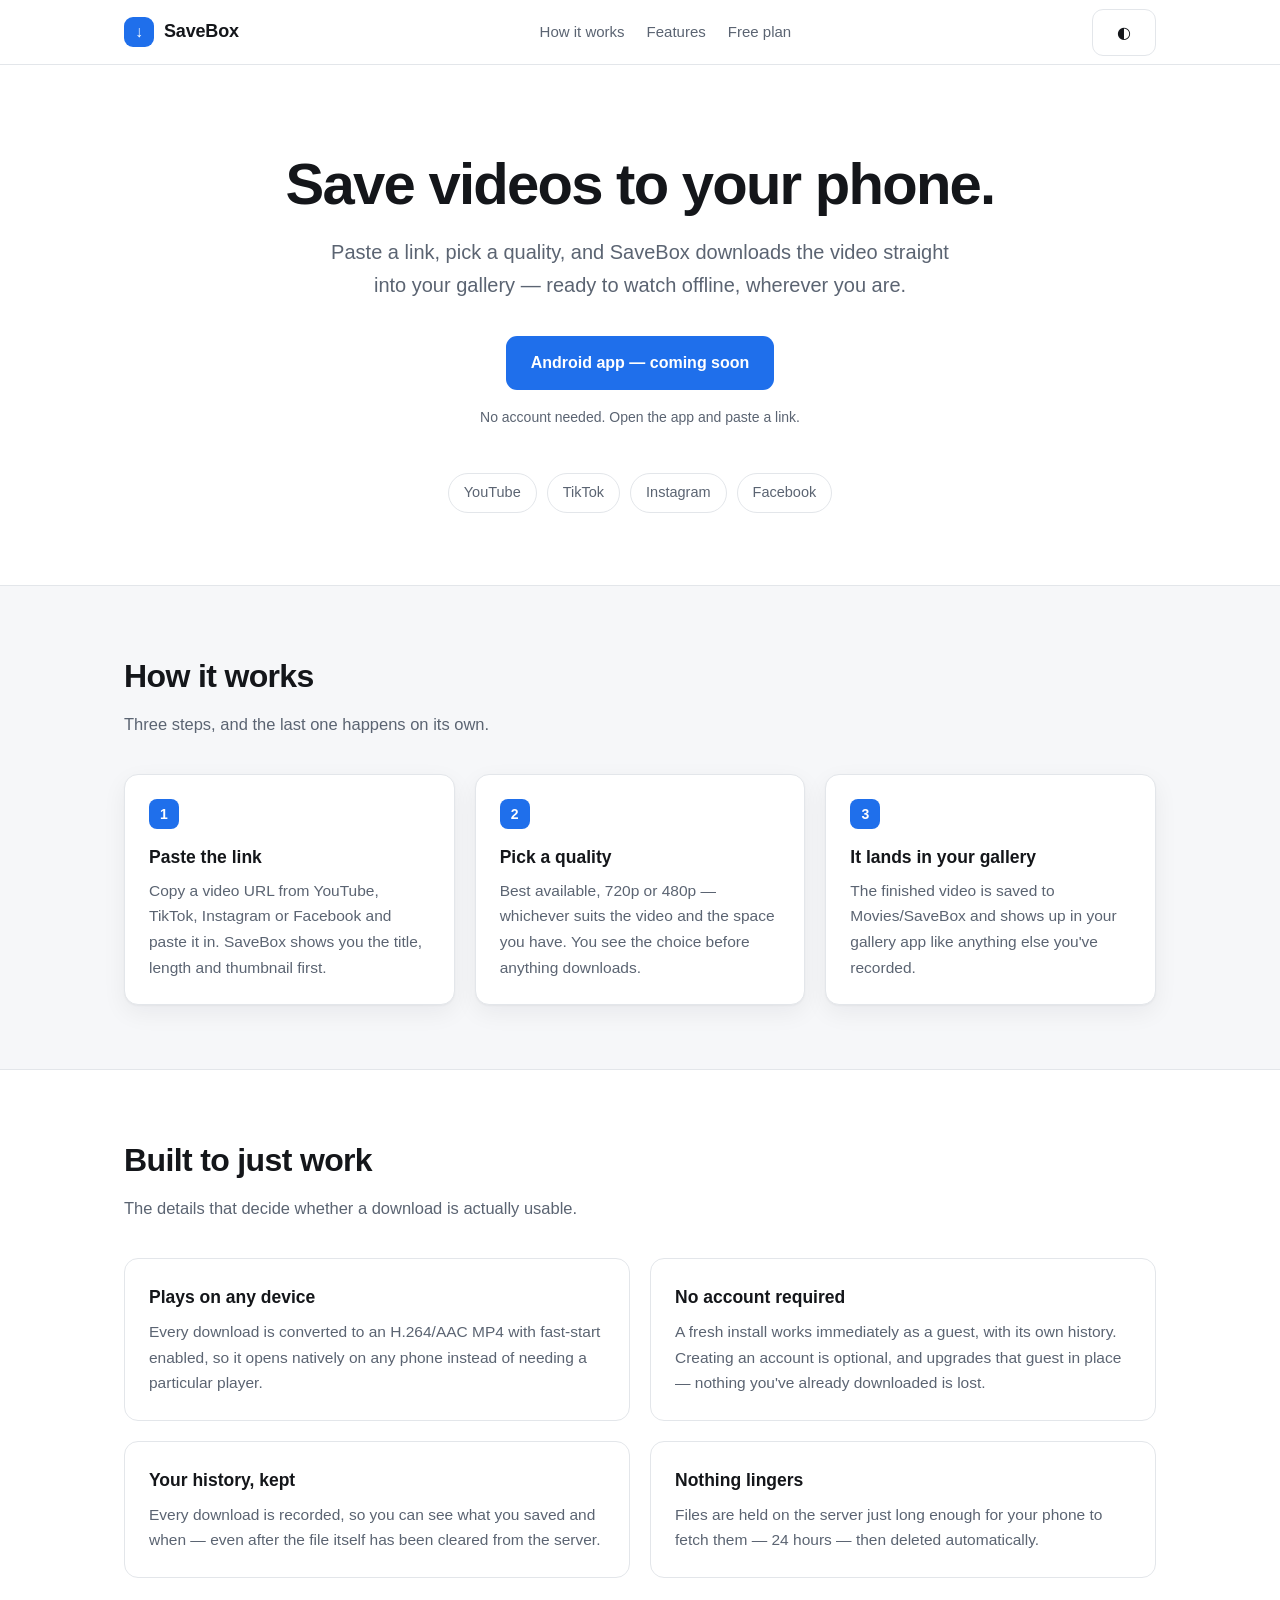
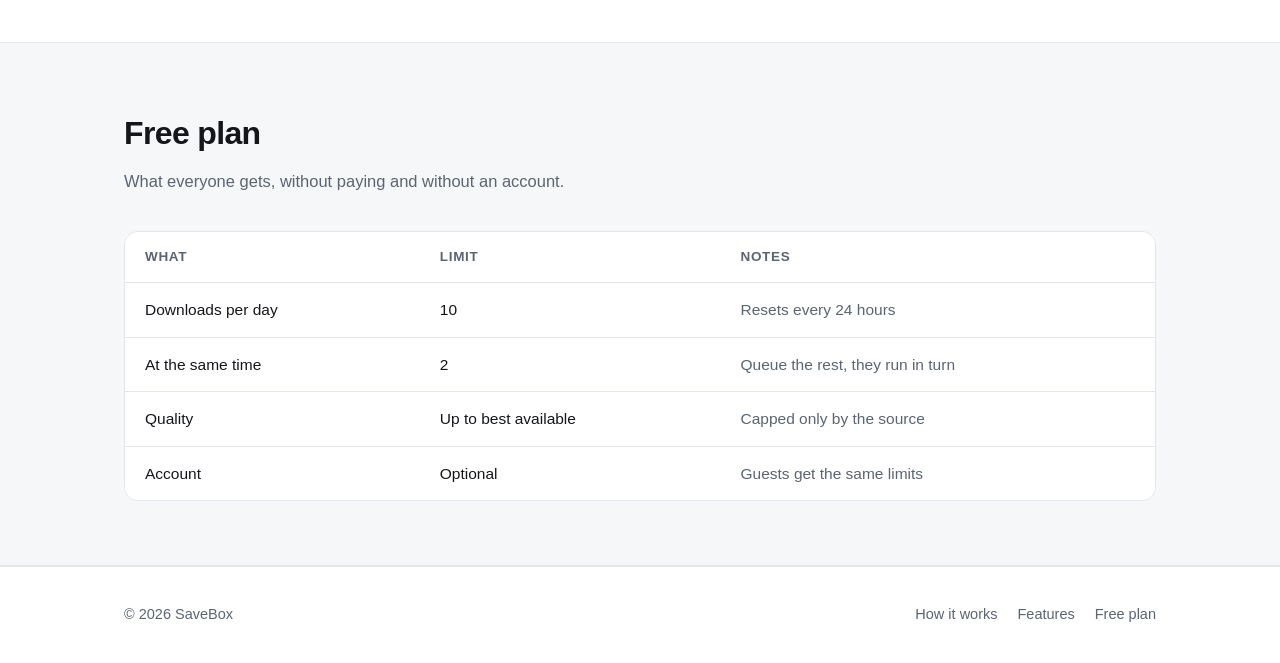
==== index.html @ 9b48e9cc "Initial commit: SaveBox website A single static page for savebox.live: what SaveBox does, the three " ====
<!doctype html>
<html lang="en">
<head>
<meta charset="utf-8">
<meta name="viewport" content="width=device-width, initial-scale=1">
<title>SaveBox — Save videos to your phone</title>
<meta name="description" content="Paste a video link, pick a quality, and SaveBox saves it straight to your phone's gallery. YouTube, TikTok, Instagram and Facebook. No account required.">
<link rel="canonical" href="https://savebox.live/">

<meta property="og:type" content="website">
<meta property="og:url" content="https://savebox.live/">
<meta property="og:title" content="SaveBox — Save videos to your phone">
<meta property="og:description" content="Paste a video link, pick a quality, and SaveBox saves it straight to your phone's gallery. No account required.">
<meta name="twitter:card" content="summary_large_image">

<link rel="icon" href="data:image/svg+xml,<svg xmlns='http://www.w3.org/2000/svg' viewBox='0 0 100 100'><text y='.9em' font-size='90'>📥</text></svg>">

<style>
  :root {
    --bg: #ffffff;
    --bg-soft: #f6f7f9;
    --bg-raised: #ffffff;
    --fg: #14161a;
    --fg-muted: #5b6472;
    --border: #e3e6ea;
    --accent: #1f6feb;
    --accent-fg: #ffffff;
    --shadow: 0 1px 2px rgb(16 22 32 / .04), 0 8px 24px rgb(16 22 32 / .06);
    --radius: 14px;
    --maxw: 1080px;
  }

  @media (prefers-color-scheme: dark) {
    :root:not([data-theme="light"]) {
      --bg: #0d1117;
      --bg-soft: #131922;
      --bg-raised: #161d27;
      --fg: #e8edf4;
      --fg-muted: #99a5b5;
      --border: #232c38;
      --accent: #4f8ff7;
      --accent-fg: #08121f;
      --shadow: 0 1px 2px rgb(0 0 0 / .3), 0 8px 24px rgb(0 0 0 / .35);
    }
  }

  :root[data-theme="dark"] {
    --bg: #0d1117;
    --bg-soft: #131922;
    --bg-raised: #161d27;
    --fg: #e8edf4;
    --fg-muted: #99a5b5;
    --border: #232c38;
    --accent: #4f8ff7;
    --accent-fg: #08121f;
    --shadow: 0 1px 2px rgb(0 0 0 / .3), 0 8px 24px rgb(0 0 0 / .35);
  }

  * { box-sizing: border-box; }

  html { -webkit-text-size-adjust: 100%; }

  body {
    margin: 0;
    background: var(--bg);
    color: var(--fg);
    font: 400 17px/1.65 ui-sans-serif, -apple-system, BlinkMacSystemFont, "Segoe UI",
          Roboto, "Helvetica Neue", Arial, sans-serif;
    -webkit-font-smoothing: antialiased;
  }

  .wrap { max-width: var(--maxw); margin: 0 auto; padding: 0 24px; }

  a { color: var(--accent); }

  /* ---------- header ---------- */
  header {
    border-bottom: 1px solid var(--border);
    background: color-mix(in srgb, var(--bg) 85%, transparent);
    backdrop-filter: saturate(180%) blur(12px);
    position: sticky; top: 0; z-index: 10;
  }
  .bar {
    display: flex; align-items: center; justify-content: space-between;
    height: 64px; gap: 16px;
  }
  .brand {
    display: flex; align-items: center; gap: 10px;
    font-weight: 650; font-size: 18px; letter-spacing: -.01em;
    color: var(--fg); text-decoration: none;
  }
  .mark {
    width: 30px; height: 30px; border-radius: 9px;
    background: var(--accent); color: var(--accent-fg);
    display: grid; place-items: center; font-size: 16px; flex: none;
  }
  .nav { display: flex; gap: 22px; font-size: 15px; }
  .nav a { color: var(--fg-muted); text-decoration: none; }
  .nav a:hover { color: var(--fg); }
  @media (max-width: 620px) { .nav { display: none; } }

  /* ---------- hero ---------- */
  .hero { padding: 88px 0 72px; text-align: center; }
  h1 {
    font-size: clamp(34px, 6vw, 58px);
    line-height: 1.08; letter-spacing: -.03em;
    margin: 0 0 20px; font-weight: 700;
  }
  .lede {
    font-size: clamp(17px, 2.2vw, 20px);
    color: var(--fg-muted);
    max-width: 620px; margin: 0 auto 34px;
  }
  .cta { display: flex; gap: 12px; justify-content: center; flex-wrap: wrap; }
  .btn {
    display: inline-flex; align-items: center; gap: 8px;
    padding: 13px 24px; border-radius: 11px;
    font-size: 16px; font-weight: 560; text-decoration: none;
    border: 1px solid transparent; cursor: default;
  }
  .btn-primary { background: var(--accent); color: var(--accent-fg); }
  .btn-ghost {
    background: var(--bg-raised); color: var(--fg);
    border-color: var(--border); cursor: pointer;
  }
  .btn-ghost:hover { border-color: var(--fg-muted); }
  .note { margin-top: 16px; font-size: 14px; color: var(--fg-muted); }

  /* ---------- platforms ---------- */
  .platforms {
    display: flex; flex-wrap: wrap; gap: 10px; justify-content: center;
    margin: 44px 0 0;
  }
  .chip {
    padding: 7px 15px; border-radius: 999px;
    border: 1px solid var(--border); background: var(--bg-raised);
    font-size: 14.5px; color: var(--fg-muted);
  }

  /* ---------- sections ---------- */
  section { padding: 64px 0; }
  .band { background: var(--bg-soft); border-block: 1px solid var(--border); }
  h2 {
    font-size: clamp(24px, 3.4vw, 32px); letter-spacing: -.02em;
    margin: 0 0 8px; font-weight: 680;
  }
  .sub { color: var(--fg-muted); margin: 0 0 36px; font-size: 16.5px; }

  .steps { display: grid; gap: 20px; grid-template-columns: repeat(3, 1fr); counter-reset: s; }
  @media (max-width: 780px) { .steps { grid-template-columns: 1fr; } }
  .step {
    background: var(--bg-raised); border: 1px solid var(--border);
    border-radius: var(--radius); padding: 24px; box-shadow: var(--shadow);
  }
  .step h3 { margin: 14px 0 6px; font-size: 17.5px; font-weight: 620; }
  .step p { margin: 0; color: var(--fg-muted); font-size: 15.5px; }
  .num {
    width: 30px; height: 30px; border-radius: 8px;
    background: var(--accent); color: var(--accent-fg);
    display: grid; place-items: center; font-size: 14px; font-weight: 650;
  }

  .grid { display: grid; gap: 20px; grid-template-columns: repeat(2, 1fr); }
  @media (max-width: 780px) { .grid { grid-template-columns: 1fr; } }
  .card {
    background: var(--bg-raised); border: 1px solid var(--border);
    border-radius: var(--radius); padding: 24px;
  }
  .card h3 { margin: 0 0 7px; font-size: 17.5px; font-weight: 620; }
  .card p { margin: 0; color: var(--fg-muted); font-size: 15.5px; }

  /* ---------- limits table ---------- */
  .tablewrap { overflow-x: auto; border-radius: var(--radius); border: 1px solid var(--border); }
  table { border-collapse: collapse; width: 100%; background: var(--bg-raised); font-size: 15.5px; }
  th, td { text-align: left; padding: 14px 20px; border-bottom: 1px solid var(--border); }
  th { font-weight: 620; font-size: 13.5px; text-transform: uppercase;
       letter-spacing: .05em; color: var(--fg-muted); }
  tr:last-child td { border-bottom: 0; }
  td:last-child { color: var(--fg-muted); }

  /* ---------- footer ---------- */
  footer {
    border-top: 1px solid var(--border); padding: 36px 0;
    color: var(--fg-muted); font-size: 14.5px;
  }
  .fbar { display: flex; justify-content: space-between; gap: 16px; flex-wrap: wrap; }
  .flinks { display: flex; gap: 20px; }
  .flinks a { color: var(--fg-muted); text-decoration: none; }
  .flinks a:hover { color: var(--fg); }
</style>
</head>
<body>

<header>
  <div class="wrap bar">
    <a class="brand" href="/">
      <span class="mark" aria-hidden="true">↓</span>
      SaveBox
    </a>
    <nav class="nav">
      <a href="#how">How it works</a>
      <a href="#features">Features</a>
      <a href="#plan">Free plan</a>
    </nav>
    <button class="btn btn-ghost" id="theme" type="button" aria-label="Toggle colour theme">
      <span id="theme-icon" aria-hidden="true">◐</span>
    </button>
  </div>
</header>

<main>

  <div class="wrap hero">
    <h1>Save videos to your phone.</h1>
    <p class="lede">
      Paste a link, pick a quality, and SaveBox downloads the video straight into
      your gallery — ready to watch offline, wherever you are.
    </p>

    <div class="cta">
      <span class="btn btn-primary">Android app — coming soon</span>
    </div>
    <p class="note">No account needed. Open the app and paste a link.</p>

    <div class="platforms">
      <span class="chip">YouTube</span>
      <span class="chip">TikTok</span>
      <span class="chip">Instagram</span>
      <span class="chip">Facebook</span>
    </div>
  </div>

  <section class="band" id="how">
    <div class="wrap">
      <h2>How it works</h2>
      <p class="sub">Three steps, and the last one happens on its own.</p>

      <div class="steps">
        <div class="step">
          <div class="num">1</div>
          <h3>Paste the link</h3>
          <p>Copy a video URL from YouTube, TikTok, Instagram or Facebook and paste
             it in. SaveBox shows you the title, length and thumbnail first.</p>
        </div>
        <div class="step">
          <div class="num">2</div>
          <h3>Pick a quality</h3>
          <p>Best available, 720p or 480p — whichever suits the video and the space
             you have. You see the choice before anything downloads.</p>
        </div>
        <div class="step">
          <div class="num">3</div>
          <h3>It lands in your gallery</h3>
          <p>The finished video is saved to Movies/SaveBox and shows up in your
             gallery app like anything else you've recorded.</p>
        </div>
      </div>
    </div>
  </section>

  <section id="features">
    <div class="wrap">
      <h2>Built to just work</h2>
      <p class="sub">The details that decide whether a download is actually usable.</p>

      <div class="grid">
        <div class="card">
          <h3>Plays on any device</h3>
          <p>Every download is converted to an H.264/AAC MP4 with fast-start
             enabled, so it opens natively on any phone instead of needing a
             particular player.</p>
        </div>
        <div class="card">
          <h3>No account required</h3>
          <p>A fresh install works immediately as a guest, with its own history.
             Creating an account is optional, and upgrades that guest in place —
             nothing you've already downloaded is lost.</p>
        </div>
        <div class="card">
          <h3>Your history, kept</h3>
          <p>Every download is recorded, so you can see what you saved and when —
             even after the file itself has been cleared from the server.</p>
        </div>
        <div class="card">
          <h3>Nothing lingers</h3>
          <p>Files are held on the server just long enough for your phone to fetch
             them — 24 hours — then deleted automatically.</p>
        </div>
      </div>
    </div>
  </section>

  <section class="band" id="plan">
    <div class="wrap">
      <h2>Free plan</h2>
      <p class="sub">What everyone gets, without paying and without an account.</p>

      <div class="tablewrap">
        <table>
          <thead>
            <tr><th>What</th><th>Limit</th><th>Notes</th></tr>
          </thead>
          <tbody>
            <tr><td>Downloads per day</td><td>10</td><td>Resets every 24 hours</td></tr>
            <tr><td>At the same time</td><td>2</td><td>Queue the rest, they run in turn</td></tr>
            <tr><td>Quality</td><td>Up to best available</td><td>Capped only by the source</td></tr>
            <tr><td>Account</td><td>Optional</td><td>Guests get the same limits</td></tr>
          </tbody>
        </table>
      </div>
    </div>
  </section>

</main>

<footer>
  <div class="wrap fbar">
    <span>© <span id="year">2026</span> SaveBox</span>
    <nav class="flinks">
      <a href="#how">How it works</a>
      <a href="#features">Features</a>
      <a href="#plan">Free plan</a>
    </nav>
  </div>
</footer>

<script>
  // Theme: follow the system unless the visitor has chosen otherwise.
  (function () {
    var root = document.documentElement;
    var saved = null;
    try { saved = localStorage.getItem('savebox-theme'); } catch (e) {}
    if (saved === 'dark' || saved === 'light') root.setAttribute('data-theme', saved);

    var btn = document.getElementById('theme');
    btn.addEventListener('click', function () {
      var dark = root.getAttribute('data-theme') === 'dark' ||
                 (!root.hasAttribute('data-theme') &&
                  matchMedia('(prefers-color-scheme: dark)').matches);
      var next = dark ? 'light' : 'dark';
      root.setAttribute('data-theme', next);
      try { localStorage.setItem('savebox-theme', next); } catch (e) {}
    });

    document.getElementById('year').textContent = new Date().getFullYear();
  })();
</script>

</body>
</html>
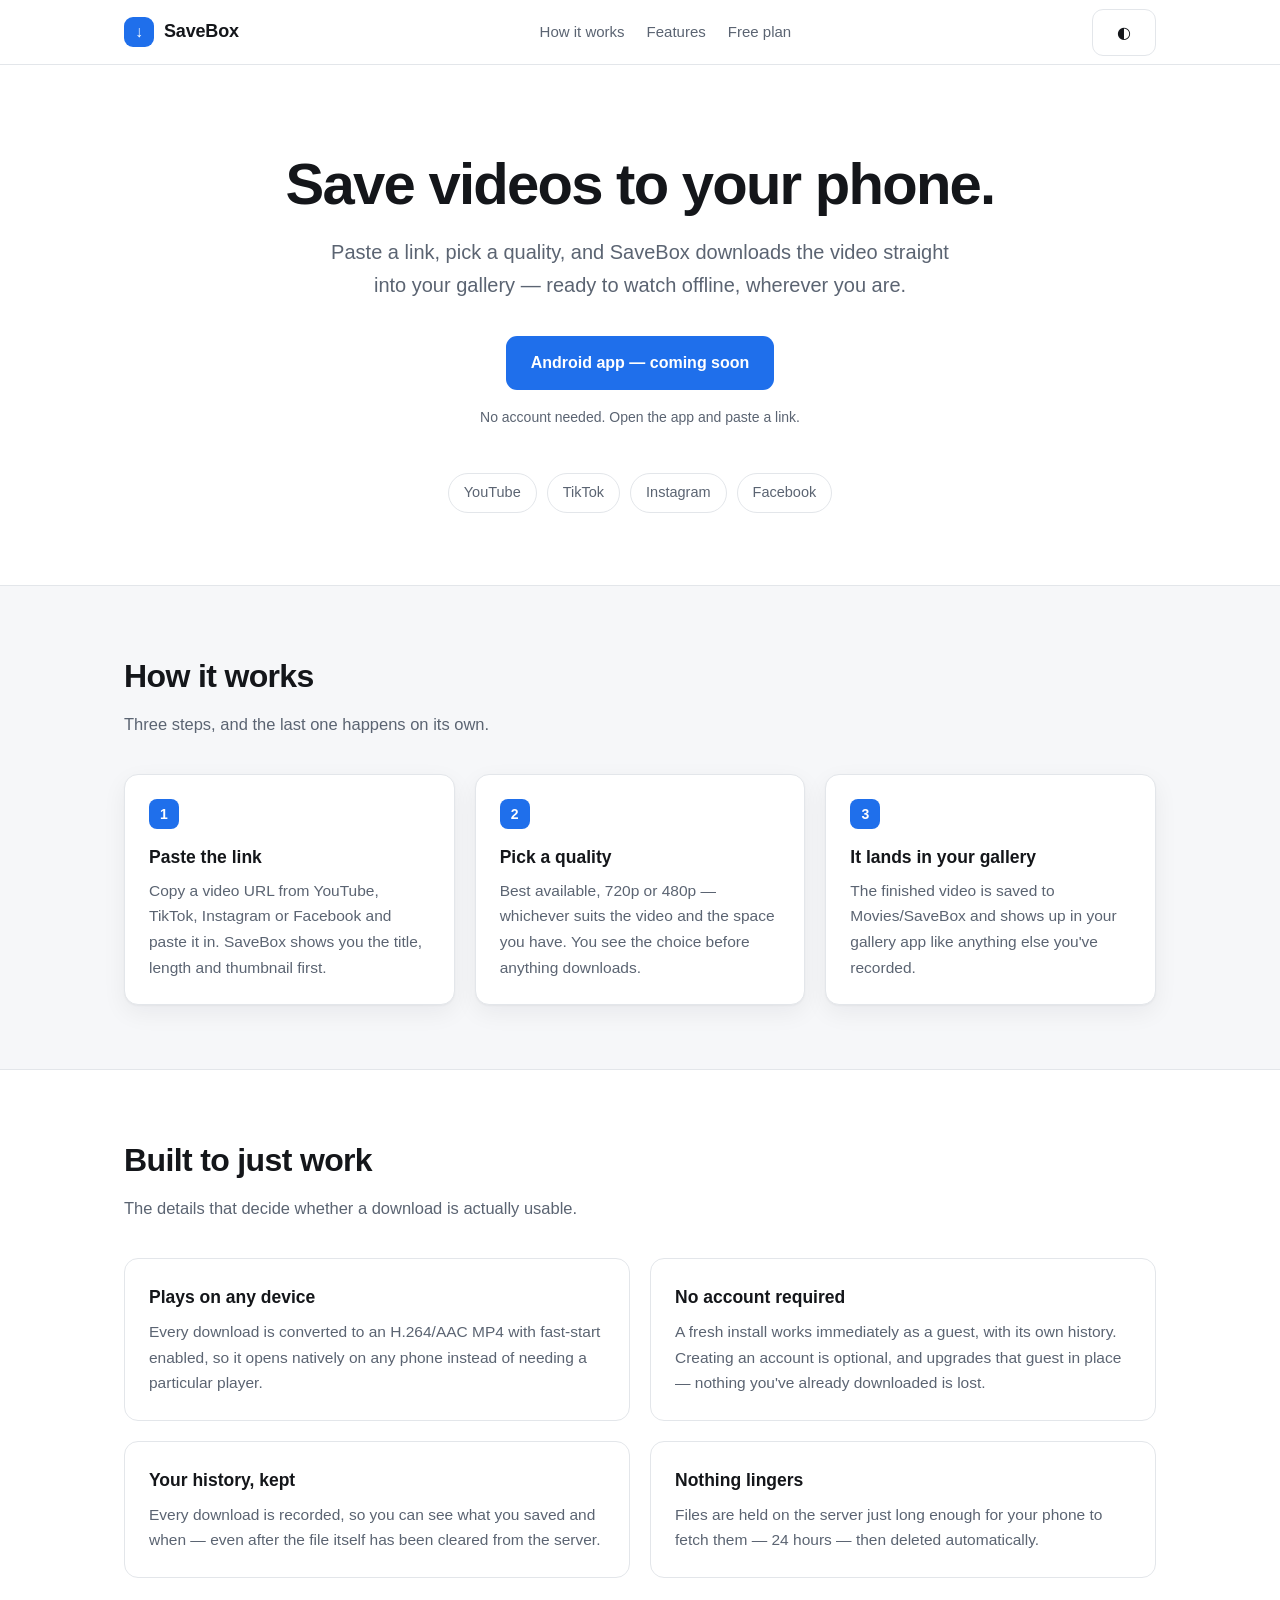
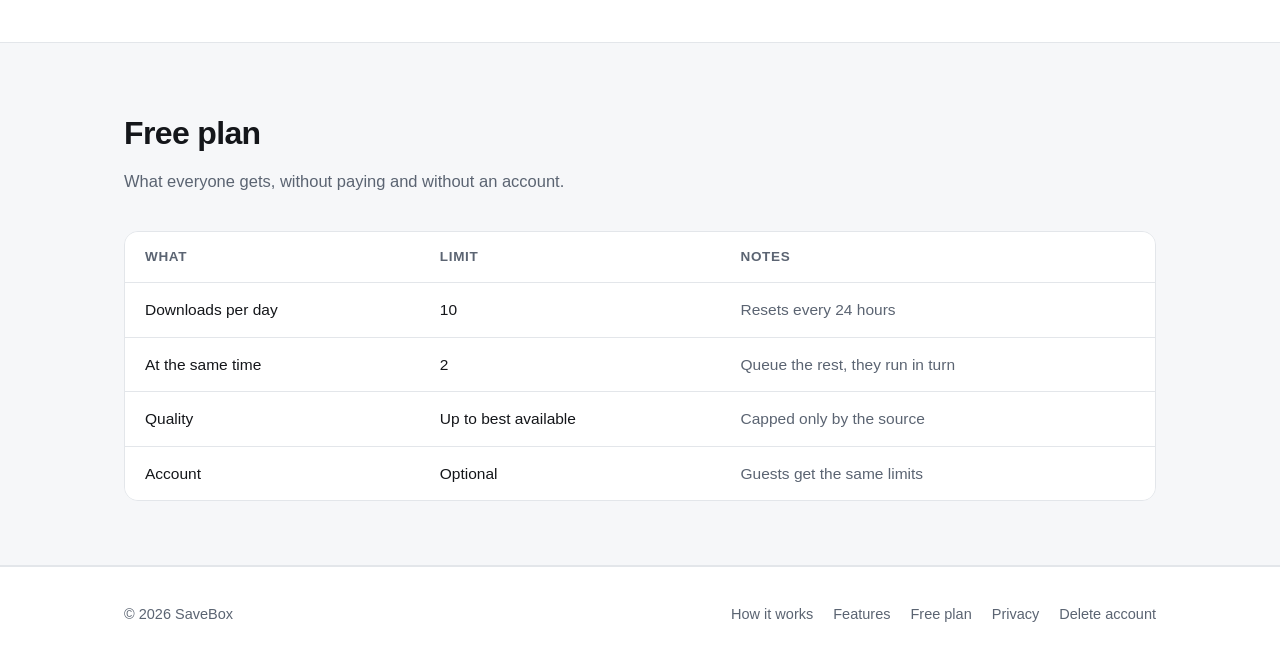
==== commit 1802a5be: "Move the site off Vercel and add the Play Store required pages Serve from a custom domain via CNAME " ====
--- a/index.html
+++ b/index.html
@@ -320,6 +320,8 @@
       <a href="#how">How it works</a>
       <a href="#features">Features</a>
       <a href="#plan">Free plan</a>
+      <a href="/privacy.html">Privacy</a>
+      <a href="/delete-account.html">Delete account</a>
     </nav>
   </div>
 </footer>
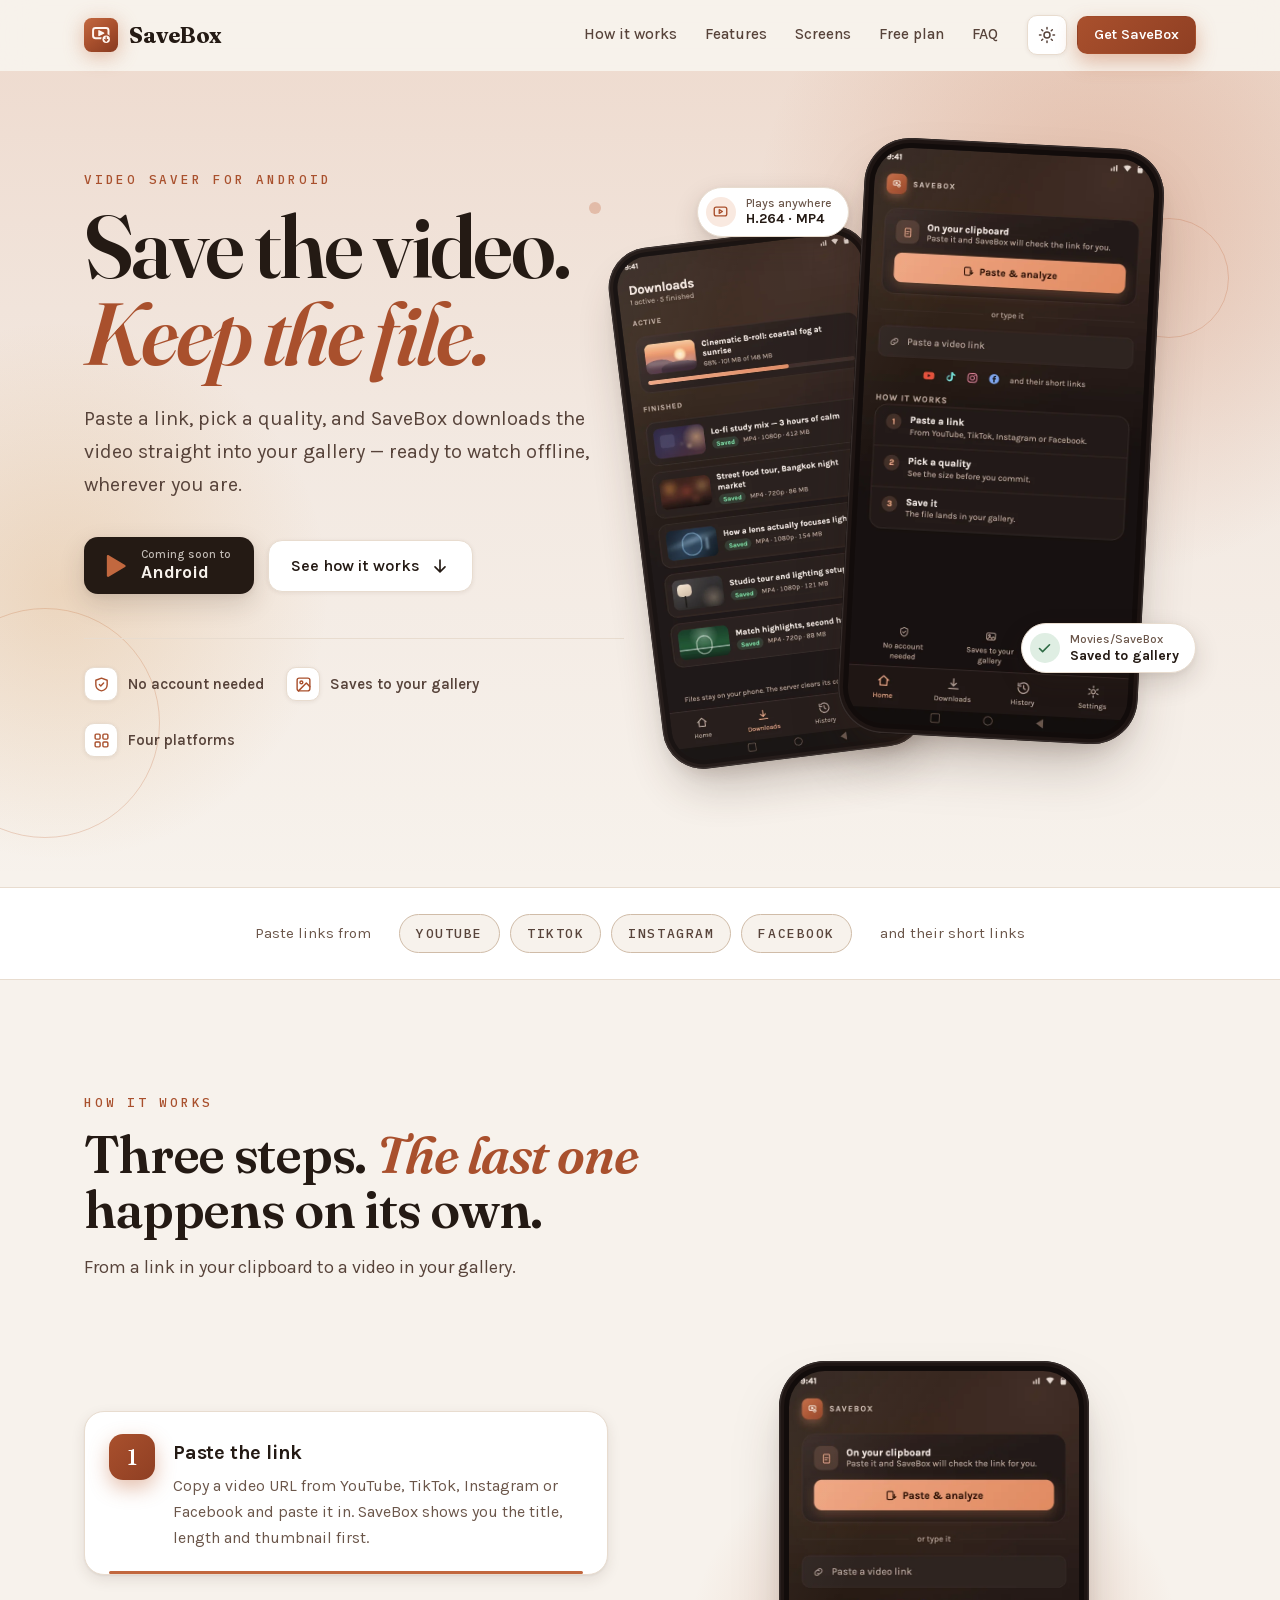
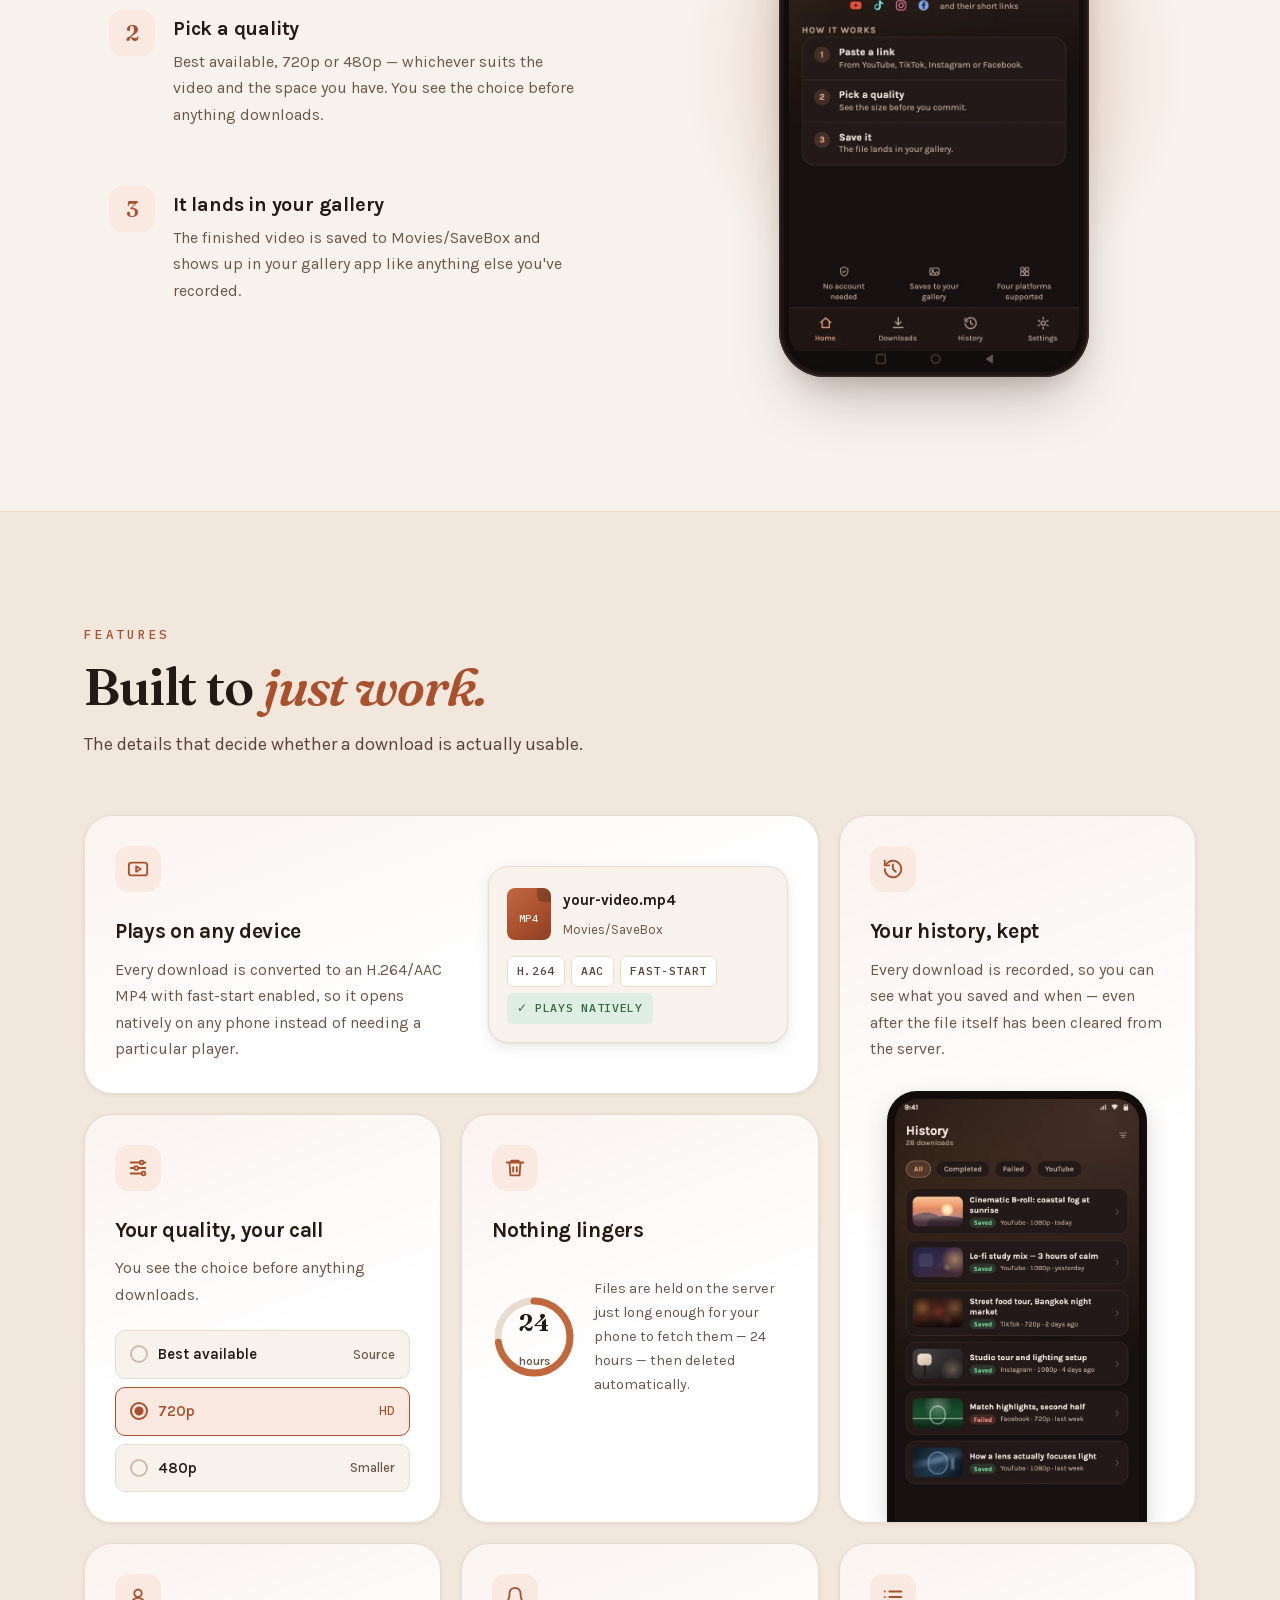
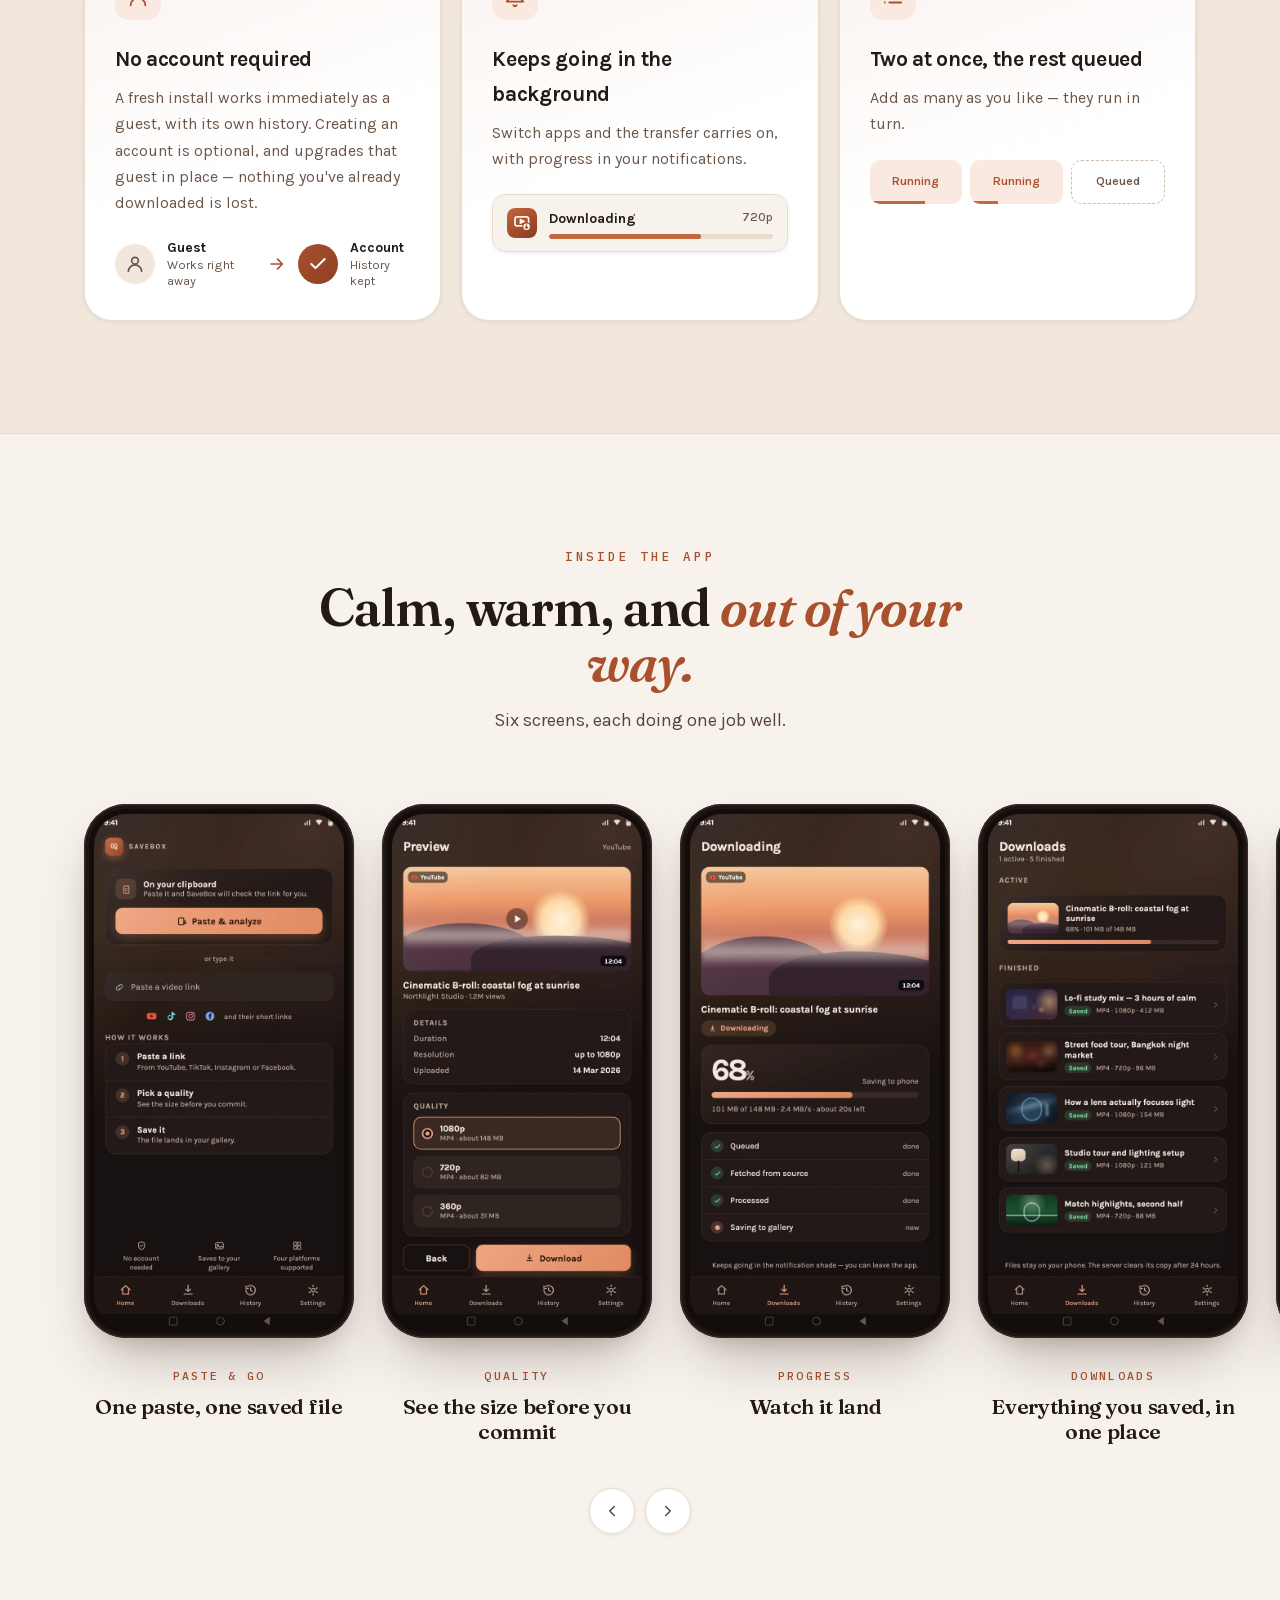
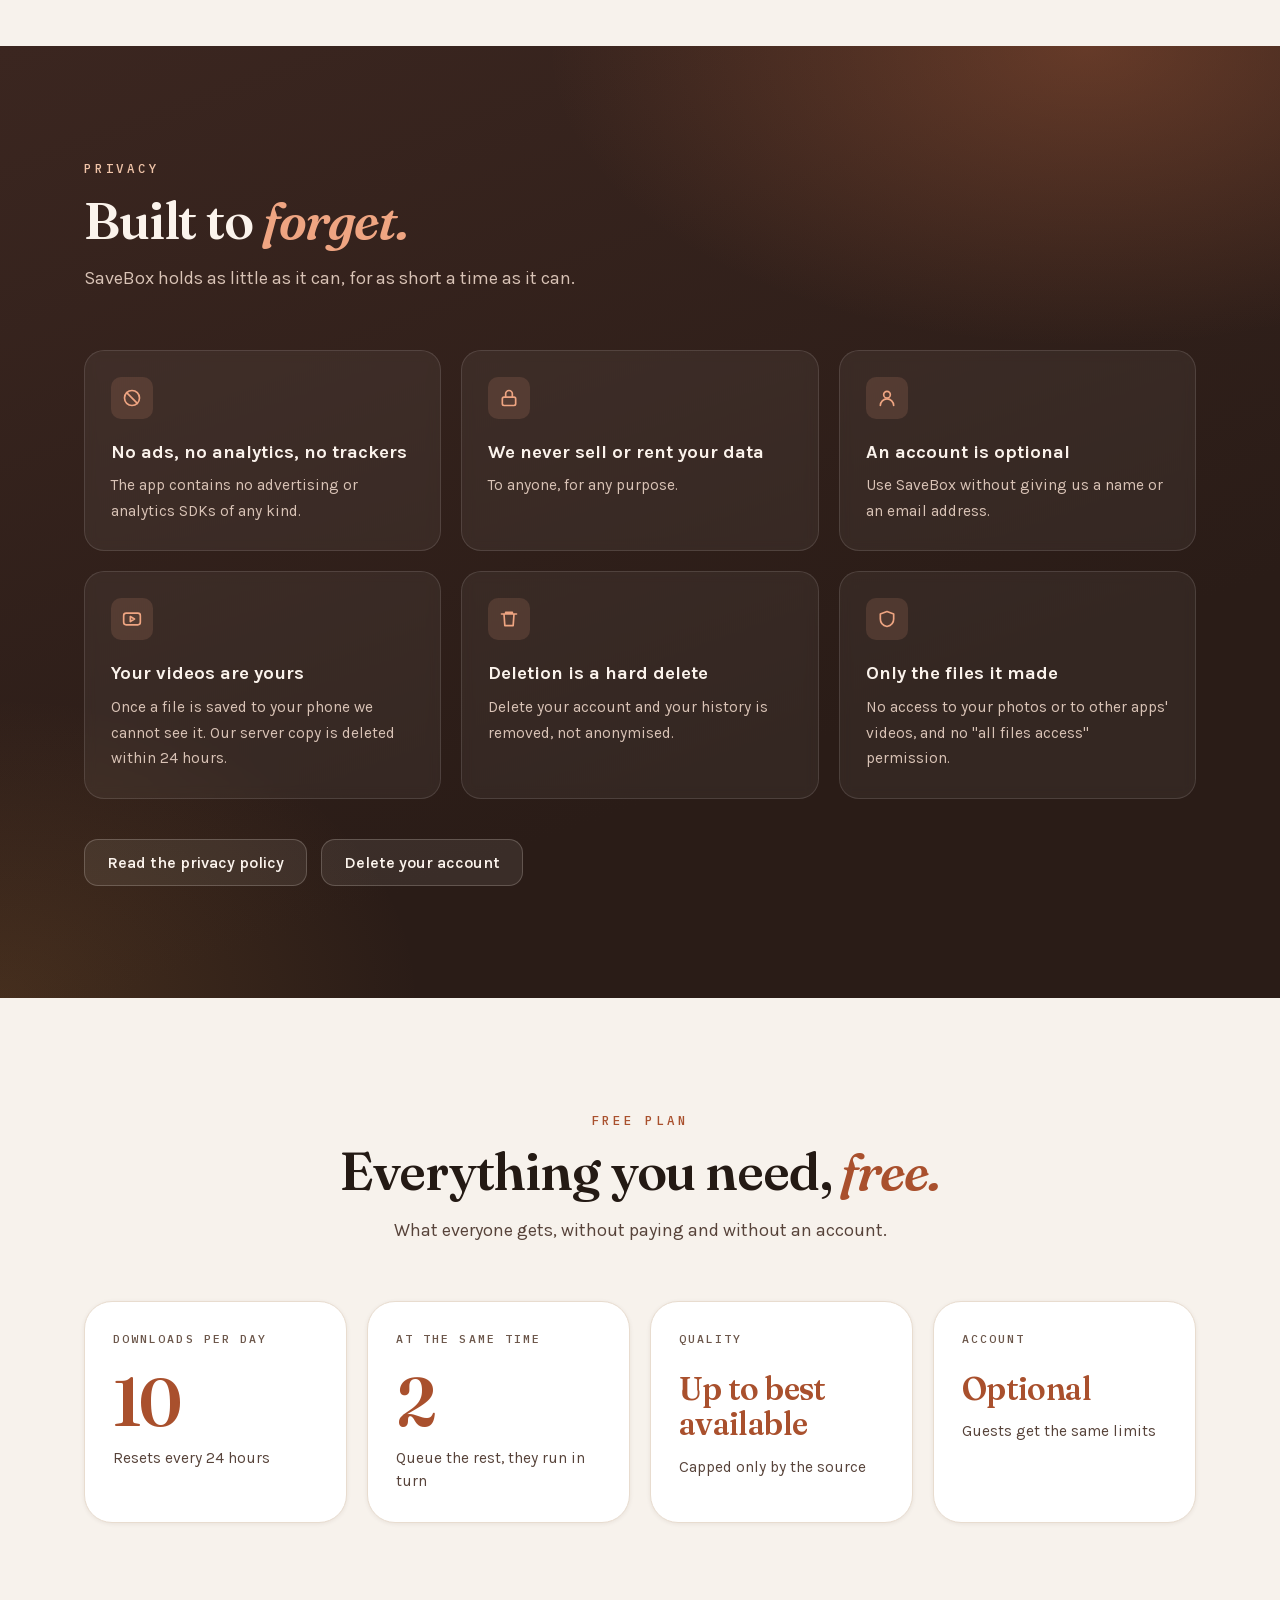
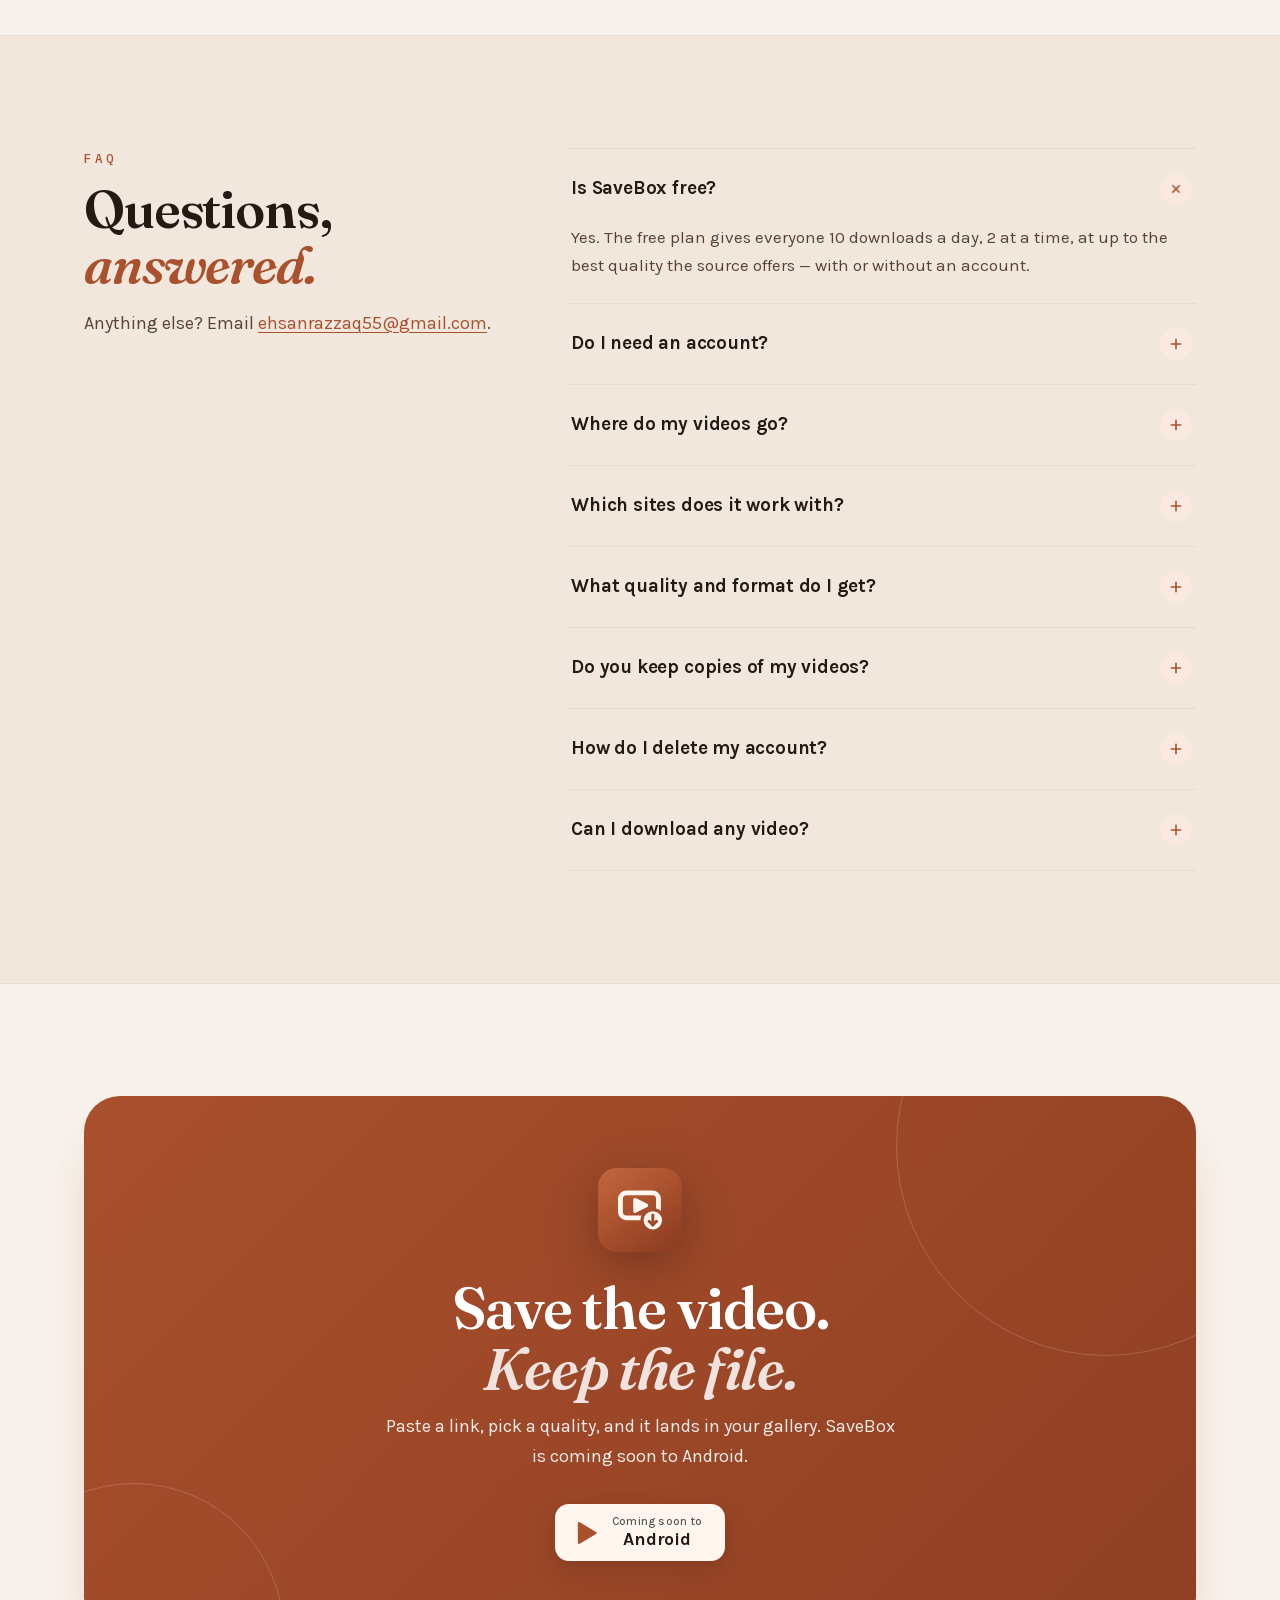
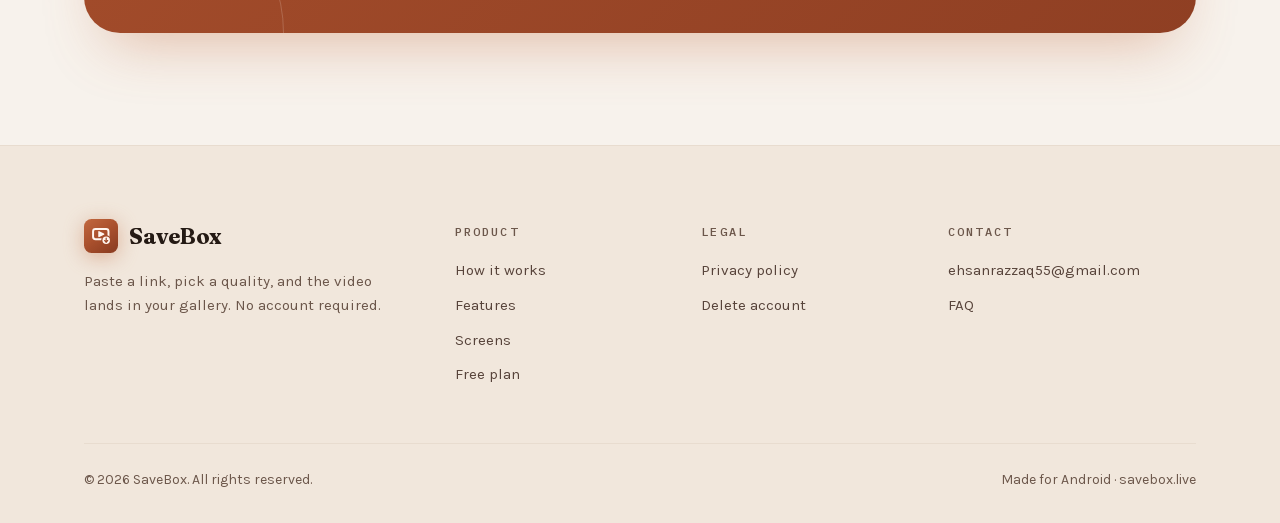
==== commit bde2f635: "web-buf-fixes" ====
--- a/index.html
+++ b/index.html
@@ -3,348 +3,879 @@
 <head>
 <meta charset="utf-8">
 <meta name="viewport" content="width=device-width, initial-scale=1">
-<title>SaveBox — Save videos to your phone</title>
+<title>SaveBox — Save the video. Keep the file.</title>
 <meta name="description" content="Paste a video link, pick a quality, and SaveBox saves it straight to your phone's gallery. YouTube, TikTok, Instagram and Facebook. No account required.">
 <link rel="canonical" href="https://savebox.live/">
 
 <meta property="og:type" content="website">
+<meta property="og:site_name" content="SaveBox">
 <meta property="og:url" content="https://savebox.live/">
-<meta property="og:title" content="SaveBox — Save videos to your phone">
-<meta property="og:description" content="Paste a video link, pick a quality, and SaveBox saves it straight to your phone's gallery. No account required.">
+<meta property="og:title" content="SaveBox — Save the video. Keep the file.">
+<meta property="og:description" content="Paste a link, pick a quality, and it lands in your gallery. No account required.">
+<meta property="og:image" content="https://savebox.live/assets/og.png">
+<meta property="og:image:width" content="1024">
+<meta property="og:image:height" content="500">
 <meta name="twitter:card" content="summary_large_image">
-
-<link rel="icon" href="data:image/svg+xml,<svg xmlns='http://www.w3.org/2000/svg' viewBox='0 0 100 100'><text y='.9em' font-size='90'>📥</text></svg>">
+<meta name="twitter:image" content="https://savebox.live/assets/og.png">
+<meta name="theme-color" content="#F7F2EC" media="(prefers-color-scheme: light)">
+<meta name="theme-color" content="#181110" media="(prefers-color-scheme: dark)">
+
+<link rel="icon" type="image/svg+xml" href="assets/mark.svg">
+<link rel="icon" type="image/png" sizes="192x192" href="assets/icon-192.png">
+<link rel="apple-touch-icon" href="assets/icon-192.png">
+
+<link rel="preload" href="assets/fonts/fraunces.woff2" as="font" type="font/woff2" crossorigin>
+<link rel="preload" href="assets/fonts/karla.woff2" as="font" type="font/woff2" crossorigin>
+<link rel="stylesheet" href="assets/site.css">
+<script src="assets/site.js"></script>
+
+<script type="application/ld+json">
+{
+  "@context": "https://schema.org",
+  "@type": "MobileApplication",
+  "name": "SaveBox",
+  "operatingSystem": "Android",
+  "applicationCategory": "MultimediaApplication",
+  "url": "https://savebox.live/",
+  "image": "https://savebox.live/assets/icon-512.png",
+  "description": "Paste a video link, pick a quality, and SaveBox saves it straight to your phone's gallery.",
+  "offers": { "@type": "Offer", "price": "0", "priceCurrency": "USD" }
+}
+</script>
 
 <style>
-  :root {
-    --bg: #ffffff;
-    --bg-soft: #f6f7f9;
-    --bg-raised: #ffffff;
-    --fg: #14161a;
-    --fg-muted: #5b6472;
-    --border: #e3e6ea;
-    --accent: #1f6feb;
-    --accent-fg: #ffffff;
-    --shadow: 0 1px 2px rgb(16 22 32 / .04), 0 8px 24px rgb(16 22 32 / .06);
-    --radius: 14px;
-    --maxw: 1080px;
-  }
-
+  /* ---------- phone frame around the real app screens ---------- */
+  .device {
+    position: relative; width: 300px; max-width: 100%;
+    padding: 10px; border-radius: 46px;
+    background: #120C0B;
+    box-shadow: inset 0 0 0 1.5px rgb(255 246 240 / .10), inset 0 0 0 5px #1E1513, var(--shadow-xl);
+  }
+  .device img {
+    width: 100%; height: auto; aspect-ratio: 612 / 1258;
+    border-radius: 36px; background: #181110;
+  }
+  .device::after {
+    content: ""; position: absolute; inset: 10px; border-radius: 36px; pointer-events: none;
+    background: linear-gradient(115deg, rgb(255 255 255 / .07) 0%, transparent 28%);
+  }
+
+  /* ---------- hero ---------- */
+  .hero { position: relative; isolation: isolate; background: var(--grad-hero); overflow: hidden; }
+  .hero::before, .hero::after {
+    content: ""; position: absolute; z-index: -1; border-radius: 50%; pointer-events: none;
+  }
+  .hero::before { width: 720px; height: 720px; right: -180px; top: -200px; background: radial-gradient(circle, var(--bloom) 0%, transparent 68%); }
+  .hero::after  { width: 560px; height: 560px; left: -220px; top: 240px; background: radial-gradient(circle, var(--bloom-alt) 0%, transparent 68%); }
+  .rings { position: absolute; inset: 0; z-index: -1; pointer-events: none; }
+  .rings span { position: absolute; border: 1.5px solid color-mix(in srgb, var(--primary-bright) 26%, transparent); border-radius: 50%; }
+  .rings span:nth-child(1) { width: 120px; height: 120px; right: 4%; top: 18%; }
+  .rings span:nth-child(2) { width: 230px; height: 230px; left: -70px; bottom: 6%; }
+  .rings span:nth-child(3) { width: 12px; height: 12px; left: 46%; top: 16%; background: color-mix(in srgb, var(--primary-bright) 30%, transparent); border: 0; }
+
+  .hero-grid {
+    display: grid; grid-template-columns: 1.05fr .95fr; gap: 40px; align-items: center;
+    padding-top: 72px; padding-bottom: 104px;
+  }
+  .hero h1 { font-size: clamp(46px, 7.4vw, 88px); line-height: .98; margin: 0 0 26px; letter-spacing: -.03em; }
+  .hero h1 em { display: inline-block; }
+  .hero .lede { max-width: 520px; margin: 0 0 36px; }
+  .hero-cta { display: flex; gap: 14px; flex-wrap: wrap; align-items: center; }
+  .hero-cta .btn-ghost { padding: 15px 22px; }
+
+  .badges { display: flex; gap: 22px; flex-wrap: wrap; margin-top: 44px; padding-top: 28px; border-top: 1px solid var(--border); max-width: 540px; }
+  .badge { display: flex; align-items: center; gap: 10px; font-size: 15px; font-weight: 600; color: var(--fg-2); }
+  .badge i {
+    width: 34px; height: 34px; border-radius: var(--r-sm); display: grid; place-items: center; font-style: normal;
+    background: var(--surface); border: 1px solid var(--border); color: var(--primary); box-shadow: var(--shadow-sm);
+  }
+  .badge svg { width: 17px; height: 17px; }
+
+  .hero-art { position: relative; height: 640px; }
+  .hero-art .device { position: absolute; }
+  .hero-art .front { left: 50%; top: 0; transform: translateX(-30%) rotate(3deg); z-index: 2; }
+  .hero-art .back  { left: 50%; top: 56px; transform: translateX(-108%) rotate(-7deg) scale(.88); opacity: .96; z-index: 1; }
+  .chip-float {
+    position: absolute; z-index: 3; display: flex; align-items: center; gap: 10px;
+    background: var(--surface); border: 1px solid var(--border);
+    border-radius: 999px; padding: 8px 16px 8px 8px; white-space: nowrap;
+    font-size: 14px; font-weight: 600; box-shadow: var(--shadow-lg);
+    animation: bob 6s ease-in-out infinite;
+  }
+  .chip-float i { width: 30px; height: 30px; border-radius: 50%; display: grid; place-items: center; font-style: normal; }
+  .chip-float svg { width: 15px; height: 15px; }
+  .chip-float small { display: block; font-size: 12px; font-weight: 500; color: var(--fg-muted); line-height: 1.2; }
+  .chip-float b { display: block; line-height: 1.25; }
+  .chip-float.saved { right: 0; bottom: 110px; }
+  .chip-float.saved i { background: var(--success-soft); color: var(--success); }
+  .chip-float.mp4 { left: 2%; top: 44px; animation-delay: -3s; }
+  .chip-float.mp4 i { background: var(--primary-soft); color: var(--primary); }
+  @keyframes bob { 0%, 100% { transform: translateY(0); } 50% { transform: translateY(-8px); } }
+
+  @media (max-width: 960px) {
+    .hero-grid { grid-template-columns: 1fr; text-align: center; padding-top: 48px; padding-bottom: 72px; gap: 56px; }
+    .hero .lede { margin-inline: auto; }
+    .hero-cta, .badges { justify-content: center; margin-inline: auto; }
+    .hero-art { height: 560px; max-width: 520px; width: 100%; margin: 0 auto; }
+    .hero-art .front { transform: translateX(-22%) rotate(3deg); }
+    .hero-art .back  { transform: translateX(-100%) rotate(-7deg) scale(.86); }
+  }
+  @media (max-width: 520px) {
+    .hero-art { height: 520px; }
+    .hero-art .device { width: 250px; }
+    .hero-art .front { transform: translateX(-34%) rotate(3deg); }
+    .hero-art .back  { transform: translateX(-76%) rotate(-7deg) scale(.82); }
+    .chip-float.mp4 { left: 0; top: 10px; }
+    .chip-float.saved { right: 0; bottom: 70px; }
+  }
+
+  /* ---------- platform strip ---------- */
+  .strip { border-block: 1px solid var(--border); background: var(--surface); }
+  .strip .wrap { display: flex; align-items: center; justify-content: center; gap: 14px 28px; flex-wrap: wrap; padding-block: 26px; }
+  .strip p { margin: 0; font-size: 15px; color: var(--fg-muted); }
+  .plat { display: flex; gap: 10px; flex-wrap: wrap; justify-content: center; }
+  .plat span {
+    font-family: var(--font-mono); font-weight: 500; font-size: 13px; letter-spacing: .12em;
+    padding: 8px 16px; border-radius: 999px; color: var(--fg-2);
+    border: 1px solid var(--border-strong); background: var(--bg);
+  }
+
+  /* ---------- how it works: tabbed showcase ---------- */
+  .show { display: grid; grid-template-columns: 1fr 1fr; gap: 64px; align-items: center; }
+  @media (max-width: 900px) { .show { grid-template-columns: 1fr; gap: 48px; } }
+  .steps { list-style: none; margin: 0; padding: 0; display: grid; gap: 12px; counter-reset: step; }
+  .step {
+    width: 100%; text-align: left; cursor: pointer; display: grid; grid-template-columns: auto 1fr; gap: 18px;
+    padding: 22px 24px; border-radius: var(--r-lg);
+    background: transparent; border: 1px solid transparent;
+    transition: background .25s, border-color .25s, box-shadow .25s;
+    position: relative; overflow: hidden;
+  }
+  .step:hover { background: color-mix(in srgb, var(--surface) 60%, transparent); }
+  .step[aria-selected="true"] { background: var(--surface); border-color: var(--border); box-shadow: var(--shadow-md); }
+  .step .n {
+    width: 46px; height: 46px; border-radius: var(--r-md); display: grid; place-items: center;
+    font-family: var(--font-display); font-size: 22px; font-weight: 600;
+    background: var(--primary-soft); color: var(--primary); transition: background .25s, color .25s, box-shadow .25s;
+  }
+  .step[aria-selected="true"] .n { background: var(--grad-brand); color: var(--on-primary); box-shadow: var(--shadow-glow); }
+  .step .t { display: block; margin: 2px 0 4px; font-size: 20px; font-weight: 700; letter-spacing: -.01em; }
+  .step .d { display: block; margin: 0; color: var(--fg-muted); font-size: 16px; }
+  .step .bar-t { position: absolute; left: 24px; right: 24px; bottom: 0; height: 3px; border-radius: 3px; background: transparent; overflow: hidden; }
+  .step[aria-selected="true"] .bar-t { background: var(--track); }
+  .step[aria-selected="true"] .bar-t::after {
+    content: ""; display: block; height: 100%; width: 0; background: var(--primary-bright);
+    animation: progress var(--step-ms, 6000ms) linear forwards;
+  }
+  .paused .step .bar-t::after { animation: none; width: 0; }
+  @keyframes progress { to { width: 100%; } }
+
+  .show-stage { position: relative; display: grid; place-items: center; min-height: 660px; }
+  .show-stage::before {
+    content: ""; position: absolute; width: 520px; height: 520px; border-radius: 50%;
+    background: radial-gradient(circle, var(--bloom) 0%, transparent 68%);
+  }
+  .show-stage .device { width: 310px; }
+  .show-stage .device img { position: absolute; inset: 10px; width: calc(100% - 20px); opacity: 0; transition: opacity .5s ease; }
+  .show-stage .device img:first-child { position: relative; inset: auto; width: 100%; }
+  .show-stage .device img.on { opacity: 1; }
+  @media (max-width: 520px) { .show-stage { min-height: 560px; } .show-stage .device { width: 260px; } }
+
+  /* ---------- features bento ---------- */
+  .bento { display: grid; grid-template-columns: repeat(6, 1fr); gap: 20px; }
+  .tile {
+    position: relative; overflow: hidden;
+    background: var(--surface); border: 1px solid var(--border); border-radius: var(--r-xl);
+    padding: 30px; box-shadow: var(--shadow-sm); background-image: var(--grad-card);
+    display: flex; flex-direction: column;
+  }
+  .tile h3 { font-size: 21px; font-weight: 700; letter-spacing: -.015em; margin: 0 0 8px; }
+  .tile p { margin: 0; color: var(--fg-muted); font-size: 16px; }
+  .tile .ic {
+    width: 46px; height: 46px; border-radius: var(--r-md); display: grid; place-items: center; margin-bottom: 22px;
+    background: var(--primary-soft); color: var(--primary);
+  }
+  .tile .ic svg { width: 22px; height: 22px; }
+  .t-a { grid-column: span 4; }
+  .t-b { grid-column: span 2; grid-row: span 2; }
+  .t-c, .t-d { grid-column: span 2; }
+  .t-e, .t-f, .t-g { grid-column: span 2; }
+  @media (max-width: 960px) {
+    .bento { grid-template-columns: repeat(2, 1fr); }
+    .t-a { grid-column: span 2; }
+    .t-b { grid-column: span 1; grid-row: span 2; }
+    .t-c, .t-d, .t-e, .t-f, .t-g { grid-column: span 1; }
+  }
+  @media (max-width: 640px) {
+    .bento { grid-template-columns: 1fr; }
+    .t-a, .t-b, .t-c, .t-d, .t-e, .t-f, .t-g { grid-column: auto; grid-row: auto; }
+  }
+
+  /* big tile: the file that comes out */
+  .t-a { flex-direction: row; gap: 32px; align-items: center; }
+  .t-a .copy { flex: 1 1 0; min-width: 0; }
+  .file {
+    flex: 0 0 300px; border-radius: var(--r-lg); padding: 18px;
+    background: var(--bg); border: 1px solid var(--border); box-shadow: var(--shadow-md);
+  }
+  .file-head { display: flex; align-items: center; gap: 12px; }
+  .file-ico {
+    width: 44px; height: 52px; border-radius: 8px; flex: none; position: relative;
+    background: var(--grad-mark); display: grid; place-items: center; color: #FFF6F0;
+    font-family: var(--font-mono); font-size: 10px; font-weight: 500; letter-spacing: .06em; padding-top: 12px;
+  }
+  .file-ico::before { content: ""; position: absolute; right: 0; top: 0; width: 14px; height: 14px; background: color-mix(in srgb, #000 22%, transparent); border-bottom-left-radius: 6px; border-top-right-radius: 8px; }
+  .file-name { font-weight: 700; font-size: 15px; line-height: 1.3; }
+  .file-sub { font-size: 13px; color: var(--fg-muted); }
+  .specs { display: flex; flex-wrap: wrap; gap: 6px; margin-top: 14px; }
+  .specs span {
+    font-family: var(--font-mono); font-size: 11.5px; font-weight: 500; letter-spacing: .06em;
+    padding: 5px 9px; border-radius: var(--r-xs); background: var(--surface); border: 1px solid var(--border); color: var(--fg-2);
+  }
+  .specs span.ok { background: var(--success-soft); border-color: transparent; color: var(--success); }
+  @media (max-width: 760px) { .t-a { flex-direction: column; align-items: stretch; } .file { flex-basis: auto; } }
+
+  /* tall tile: history screen */
+  .t-b { padding-bottom: 0; }
+  .t-b .shot {
+    margin: 28px auto 0; width: 100%; max-width: 260px; flex: 1 1 auto; min-height: 300px;
+    border-radius: 30px 30px 0 0; overflow: hidden; position: relative;
+    border: 8px solid #120C0B; border-bottom: 0; box-shadow: var(--shadow-lg);
+    background: #181110 url(assets/screens/05-history.webp) top center / 100% auto no-repeat;
+  }
+
+  /* quality picker */
+  .quals { display: grid; gap: 8px; margin-top: 22px; }
+  .qual {
+    display: flex; justify-content: space-between; align-items: center;
+    padding: 11px 14px; border-radius: var(--r-sm); font-weight: 600; font-size: 15px;
+    background: var(--bg); border: 1px solid var(--border);
+  }
+  .qual small { font-weight: 500; color: var(--fg-muted); font-size: 13px; }
+  .qual.on { background: var(--primary-soft); border-color: var(--primary); color: var(--primary); }
+  .qual.on small { color: var(--primary); }
+  .qual .radio { width: 18px; height: 18px; border-radius: 50%; border: 2px solid var(--border-strong); flex: none; margin-right: 10px; }
+  .qual.on .radio { border-color: var(--primary); background: radial-gradient(circle, var(--primary) 0 4px, transparent 5px); }
+  .qual > span { display: flex; align-items: center; }
+
+  /* 24h dial */
+  .dial-row { display: flex; align-items: center; gap: 18px; margin-top: 22px; }
+  .dial { width: 84px; height: 84px; flex: none; position: relative; }
+  .dial svg { width: 84px; height: 84px; transform: rotate(-90deg); }
+  .dial b { position: absolute; inset: 0; display: grid; place-items: center; font-family: var(--font-display); font-size: 24px; font-weight: 600; }
+  .dial b small { font-size: 12px; font-family: var(--font-body); font-weight: 600; color: var(--fg-muted); margin-top: -6px; }
+  .dial-row p { font-size: 14.5px; }
+
+  /* notification */
+  .notif {
+    margin-top: 22px; border-radius: var(--r-md); padding: 12px 14px;
+    background: var(--bg); border: 1px solid var(--border); box-shadow: var(--shadow-sm);
+    display: grid; grid-template-columns: auto 1fr; gap: 4px 12px; align-items: center;
+  }
+  .notif img { width: 30px; height: 30px; grid-row: span 2; border-radius: 8px; }
+  .notif b { font-size: 14px; display: flex; justify-content: space-between; }
+  .notif b span { color: var(--fg-muted); font-weight: 500; font-size: 12.5px; }
+  .notif .track { height: 5px; border-radius: 99px; background: var(--track); overflow: hidden; }
+  .notif .track i { display: block; height: 100%; width: 68%; background: var(--primary-bright); border-radius: inherit; }
+
+  .guest { display: flex; align-items: center; gap: 12px; margin-top: 22px; }
+  .avatar { width: 40px; height: 40px; border-radius: 50%; display: grid; place-items: center; background: var(--surface-alt); color: var(--fg-muted); flex: none; }
+  .avatar svg { width: 20px; height: 20px; }
+  .arrow { color: var(--primary); }
+  .arrow svg { width: 22px; height: 22px; }
+  .avatar.acct { background: var(--grad-brand); color: var(--on-primary); }
+  .guest small { display: block; color: var(--fg-muted); font-size: 12.5px; line-height: 1.3; }
+  .guest b { font-size: 14px; display: block; line-height: 1.3; }
+
+  .slots { display: flex; gap: 8px; margin-top: 22px; }
+  .slot { flex: 1; height: 44px; border-radius: var(--r-sm); border: 1px dashed var(--border-strong); display: grid; place-items: center; font-size: 12.5px; color: var(--fg-muted); font-weight: 600; }
+  .slot.run { border: 0; background: var(--primary-soft); color: var(--primary); position: relative; overflow: hidden; }
+  .slot.run::after { content: ""; position: absolute; left: 0; bottom: 0; height: 3px; width: 60%; background: var(--primary-bright); }
+  .slot.run:nth-child(2)::after { width: 30%; }
+
+  /* ---------- screens gallery ---------- */
+  .gallery-wrap { position: relative; }
+  .gallery {
+    display: flex; gap: 28px; overflow-x: auto; scroll-snap-type: x mandatory;
+    padding: 12px max(24px, calc((100vw - var(--maxw)) / 2 + 24px)) 40px;
+    scrollbar-width: none;
+  }
+  .gallery::-webkit-scrollbar { display: none; }
+  .shot-card { flex: 0 0 auto; width: 270px; scroll-snap-align: center; margin: 0; }
+  .shot-card .device { width: 100%; border-radius: 42px; }
+  .shot-card .device img { border-radius: 32px; }
+  .shot-card .device::after { border-radius: 32px; }
+  .shot-card figcaption { margin-top: 22px; text-align: center; padding: 0 6px; }
+  .shot-card figcaption span { font-family: var(--font-mono); font-size: 11.5px; letter-spacing: .2em; text-transform: uppercase; color: var(--primary); }
+  .shot-card figcaption b { display: block; font-family: var(--font-display); font-weight: 600; font-size: 21px; line-height: 1.2; letter-spacing: -.015em; margin-top: 6px; }
+  .gal-nav { display: flex; gap: 10px; justify-content: center; margin-top: 4px; }
+  .gal-nav .icon-btn { width: 46px; height: 46px; border-radius: 50%; }
+
+  /* ---------- privacy band ---------- */
+  .ember {
+    background:
+      radial-gradient(900px 500px at 85% 0%, rgba(194,104,63,.35), transparent 60%),
+      radial-gradient(700px 500px at 0% 100%, rgba(208,140,63,.16), transparent 60%),
+      linear-gradient(160deg, var(--ember-2) 0%, var(--ember) 70%);
+    color: var(--ember-fg);
+  }
+  .ember .section-head p.kicker { color: var(--ember-accent); }
+  .ember h2 em { color: #EFA582; }
+  .ember .section-head p { color: var(--ember-muted); }
+  .promises { display: grid; grid-template-columns: repeat(3, 1fr); gap: 20px; }
+  @media (max-width: 900px) { .promises { grid-template-columns: 1fr 1fr; } }
+  @media (max-width: 600px) { .promises { grid-template-columns: 1fr; } }
+  .promise {
+    border-radius: var(--r-lg); padding: 26px;
+    background: rgb(255 246 240 / .05); border: 1px solid rgb(255 246 240 / .12);
+    backdrop-filter: blur(6px);
+  }
+  .promise .ic { width: 42px; height: 42px; border-radius: var(--r-sm); display: grid; place-items: center; background: rgba(239,165,130,.14); color: #EFA582; margin-bottom: 18px; }
+  .promise .ic svg { width: 20px; height: 20px; }
+  .promise h3 { margin: 0 0 6px; font-size: 18.5px; font-weight: 700; }
+  .promise p { margin: 0; color: var(--ember-muted); font-size: 15.5px; }
+  .ember-foot { margin-top: 40px; display: flex; gap: 14px; flex-wrap: wrap; }
+  .btn-ember { background: rgb(255 246 240 / .08); color: var(--ember-fg); border-color: rgb(255 246 240 / .2); }
+  .btn-ember:hover { border-color: rgb(255 246 240 / .45); }
+
+  /* ---------- free plan ---------- */
+  .plan { display: grid; grid-template-columns: repeat(4, 1fr); gap: 20px; }
+  @media (max-width: 900px) { .plan { grid-template-columns: repeat(2, 1fr); } }
+  @media (max-width: 460px) { .plan { grid-template-columns: 1fr; } }
+  .stat { background: var(--surface); border: 1px solid var(--border); border-radius: var(--r-xl); padding: 28px; box-shadow: var(--shadow-sm); }
+  .stat .k { font-family: var(--font-mono); font-size: 11.5px; font-weight: 500; letter-spacing: .18em; text-transform: uppercase; color: var(--fg-muted); }
+  .stat .v { font-family: var(--font-display); font-size: 68px; font-weight: 600; letter-spacing: -.04em; line-height: 1; margin: 18px 0 12px; color: var(--primary); font-variant-numeric: lining-nums; }
+  .stat .v.word { font-size: 32px; line-height: 1.1; margin: 22px 0 14px; letter-spacing: -.02em; }
+  .stat p { margin: 0; color: var(--fg-2); font-size: 15.5px; line-height: 1.5; }
+  .plan-note { text-align: center; color: var(--fg-muted); font-size: 15px; margin: 32px 0 0; }
+
+  /* ---------- FAQ ---------- */
+  .faq-grid { display: grid; grid-template-columns: .8fr 1.2fr; gap: 64px; align-items: start; }
+  @media (max-width: 900px) { .faq-grid { grid-template-columns: 1fr; gap: 24px; } }
+  .faq-grid .section-head { position: sticky; top: 110px; margin: 0; }
+  @media (max-width: 900px) { .faq-grid .section-head { position: static; } }
+  .faq { border-top: 1px solid var(--border); }
+  .faq details { border-bottom: 1px solid var(--border); }
+  .faq summary {
+    list-style: none; cursor: pointer; padding: 24px 4px; display: flex; justify-content: space-between; gap: 20px; align-items: center;
+    font-size: 19px; font-weight: 700; letter-spacing: -.01em;
+  }
+  .faq summary::-webkit-details-marker { display: none; }
+  .faq summary:hover { color: var(--primary); }
+  .faq summary .pm { width: 32px; height: 32px; border-radius: 50%; flex: none; display: grid; place-items: center; background: var(--primary-soft); color: var(--primary); transition: transform .25s ease; }
+  .faq summary .pm svg { width: 16px; height: 16px; }
+  .faq details[open] summary .pm { transform: rotate(45deg); }
+  .faq details p { margin: -6px 4px 24px; color: var(--fg-2); max-width: 640px; }
+
+  /* ---------- closing CTA ---------- */
+  .closer-card {
+    position: relative; overflow: hidden; isolation: isolate;
+    border-radius: 36px; padding: 72px 40px; text-align: center;
+    background: var(--grad-brand); color: var(--on-primary); box-shadow: 0 30px 60px -24px var(--glow);
+  }
+  .closer-card::before, .closer-card::after { content: ""; position: absolute; z-index: -1; border-radius: 50%; border: 1.5px solid rgb(255 246 240 / .18); }
+  .closer-card::before { width: 420px; height: 420px; right: -120px; top: -160px; }
+  .closer-card::after  { width: 300px; height: 300px; left: -100px; bottom: -150px; }
+  .closer-card img { width: 84px; height: 84px; margin: 0 auto 26px; filter: drop-shadow(0 12px 24px rgb(0 0 0 / .25)); }
+  .closer-card h2 { font-size: clamp(34px, 5vw, 58px); line-height: 1.04; margin: 0 0 14px; }
+  .closer-card h2 em { color: inherit; opacity: .85; }
+  .closer-card p { margin: 0 auto 32px; max-width: 520px; font-size: 18px; opacity: .9; }
+  .closer-card .store { background: #FFF6F0; color: #241A14; }
+  .closer-card .store svg { color: #A9502D; }
+  :root[data-theme="dark"] .closer-card .store { background: #241A14; color: #FBF3EC; }
+  :root[data-theme="dark"] .closer-card .store svg { color: #EFA582; }
   @media (prefers-color-scheme: dark) {
-    :root:not([data-theme="light"]) {
-      --bg: #0d1117;
-      --bg-soft: #131922;
-      --bg-raised: #161d27;
-      --fg: #e8edf4;
-      --fg-muted: #99a5b5;
-      --border: #232c38;
-      --accent: #4f8ff7;
-      --accent-fg: #08121f;
-      --shadow: 0 1px 2px rgb(0 0 0 / .3), 0 8px 24px rgb(0 0 0 / .35);
-    }
-  }
-
-  :root[data-theme="dark"] {
-    --bg: #0d1117;
-    --bg-soft: #131922;
-    --bg-raised: #161d27;
-    --fg: #e8edf4;
-    --fg-muted: #99a5b5;
-    --border: #232c38;
-    --accent: #4f8ff7;
-    --accent-fg: #08121f;
-    --shadow: 0 1px 2px rgb(0 0 0 / .3), 0 8px 24px rgb(0 0 0 / .35);
-  }
-
-  * { box-sizing: border-box; }
-
-  html { -webkit-text-size-adjust: 100%; }
-
-  body {
-    margin: 0;
-    background: var(--bg);
-    color: var(--fg);
-    font: 400 17px/1.65 ui-sans-serif, -apple-system, BlinkMacSystemFont, "Segoe UI",
-          Roboto, "Helvetica Neue", Arial, sans-serif;
-    -webkit-font-smoothing: antialiased;
-  }
-
-  .wrap { max-width: var(--maxw); margin: 0 auto; padding: 0 24px; }
-
-  a { color: var(--accent); }
-
-  /* ---------- header ---------- */
-  header {
-    border-bottom: 1px solid var(--border);
-    background: color-mix(in srgb, var(--bg) 85%, transparent);
-    backdrop-filter: saturate(180%) blur(12px);
-    position: sticky; top: 0; z-index: 10;
-  }
-  .bar {
-    display: flex; align-items: center; justify-content: space-between;
-    height: 64px; gap: 16px;
-  }
-  .brand {
-    display: flex; align-items: center; gap: 10px;
-    font-weight: 650; font-size: 18px; letter-spacing: -.01em;
-    color: var(--fg); text-decoration: none;
-  }
-  .mark {
-    width: 30px; height: 30px; border-radius: 9px;
-    background: var(--accent); color: var(--accent-fg);
-    display: grid; place-items: center; font-size: 16px; flex: none;
-  }
-  .nav { display: flex; gap: 22px; font-size: 15px; }
-  .nav a { color: var(--fg-muted); text-decoration: none; }
-  .nav a:hover { color: var(--fg); }
-  @media (max-width: 620px) { .nav { display: none; } }
-
-  /* ---------- hero ---------- */
-  .hero { padding: 88px 0 72px; text-align: center; }
-  h1 {
-    font-size: clamp(34px, 6vw, 58px);
-    line-height: 1.08; letter-spacing: -.03em;
-    margin: 0 0 20px; font-weight: 700;
-  }
-  .lede {
-    font-size: clamp(17px, 2.2vw, 20px);
-    color: var(--fg-muted);
-    max-width: 620px; margin: 0 auto 34px;
-  }
-  .cta { display: flex; gap: 12px; justify-content: center; flex-wrap: wrap; }
-  .btn {
-    display: inline-flex; align-items: center; gap: 8px;
-    padding: 13px 24px; border-radius: 11px;
-    font-size: 16px; font-weight: 560; text-decoration: none;
-    border: 1px solid transparent; cursor: default;
-  }
-  .btn-primary { background: var(--accent); color: var(--accent-fg); }
-  .btn-ghost {
-    background: var(--bg-raised); color: var(--fg);
-    border-color: var(--border); cursor: pointer;
-  }
-  .btn-ghost:hover { border-color: var(--fg-muted); }
-  .note { margin-top: 16px; font-size: 14px; color: var(--fg-muted); }
-
-  /* ---------- platforms ---------- */
-  .platforms {
-    display: flex; flex-wrap: wrap; gap: 10px; justify-content: center;
-    margin: 44px 0 0;
-  }
-  .chip {
-    padding: 7px 15px; border-radius: 999px;
-    border: 1px solid var(--border); background: var(--bg-raised);
-    font-size: 14.5px; color: var(--fg-muted);
-  }
-
-  /* ---------- sections ---------- */
-  section { padding: 64px 0; }
-  .band { background: var(--bg-soft); border-block: 1px solid var(--border); }
-  h2 {
-    font-size: clamp(24px, 3.4vw, 32px); letter-spacing: -.02em;
-    margin: 0 0 8px; font-weight: 680;
-  }
-  .sub { color: var(--fg-muted); margin: 0 0 36px; font-size: 16.5px; }
-
-  .steps { display: grid; gap: 20px; grid-template-columns: repeat(3, 1fr); counter-reset: s; }
-  @media (max-width: 780px) { .steps { grid-template-columns: 1fr; } }
-  .step {
-    background: var(--bg-raised); border: 1px solid var(--border);
-    border-radius: var(--radius); padding: 24px; box-shadow: var(--shadow);
-  }
-  .step h3 { margin: 14px 0 6px; font-size: 17.5px; font-weight: 620; }
-  .step p { margin: 0; color: var(--fg-muted); font-size: 15.5px; }
-  .num {
-    width: 30px; height: 30px; border-radius: 8px;
-    background: var(--accent); color: var(--accent-fg);
-    display: grid; place-items: center; font-size: 14px; font-weight: 650;
-  }
-
-  .grid { display: grid; gap: 20px; grid-template-columns: repeat(2, 1fr); }
-  @media (max-width: 780px) { .grid { grid-template-columns: 1fr; } }
-  .card {
-    background: var(--bg-raised); border: 1px solid var(--border);
-    border-radius: var(--radius); padding: 24px;
-  }
-  .card h3 { margin: 0 0 7px; font-size: 17.5px; font-weight: 620; }
-  .card p { margin: 0; color: var(--fg-muted); font-size: 15.5px; }
-
-  /* ---------- limits table ---------- */
-  .tablewrap { overflow-x: auto; border-radius: var(--radius); border: 1px solid var(--border); }
-  table { border-collapse: collapse; width: 100%; background: var(--bg-raised); font-size: 15.5px; }
-  th, td { text-align: left; padding: 14px 20px; border-bottom: 1px solid var(--border); }
-  th { font-weight: 620; font-size: 13.5px; text-transform: uppercase;
-       letter-spacing: .05em; color: var(--fg-muted); }
-  tr:last-child td { border-bottom: 0; }
-  td:last-child { color: var(--fg-muted); }
-
-  /* ---------- footer ---------- */
-  footer {
-    border-top: 1px solid var(--border); padding: 36px 0;
-    color: var(--fg-muted); font-size: 14.5px;
-  }
-  .fbar { display: flex; justify-content: space-between; gap: 16px; flex-wrap: wrap; }
-  .flinks { display: flex; gap: 20px; }
-  .flinks a { color: var(--fg-muted); text-decoration: none; }
-  .flinks a:hover { color: var(--fg); }
+    :root:not([data-theme="light"]) .closer-card .store { background: #241A14; color: #FBF3EC; }
+    :root:not([data-theme="light"]) .closer-card .store svg { color: #EFA582; }
+  }
+  @media (max-width: 520px) { .closer-card { padding: 56px 22px; border-radius: 28px; } }
 </style>
 </head>
 <body>
-
-<header>
+<a class="skip" href="#main">Skip to content</a>
+
+<header class="site-header">
   <div class="wrap bar">
     <a class="brand" href="/">
-      <span class="mark" aria-hidden="true">↓</span>
+      <img class="mark" src="assets/mark.svg" alt="" width="34" height="34">
       SaveBox
     </a>
-    <nav class="nav">
+    <nav class="nav" aria-label="Primary">
       <a href="#how">How it works</a>
       <a href="#features">Features</a>
+      <a href="#screens">Screens</a>
       <a href="#plan">Free plan</a>
+      <a href="#faq">FAQ</a>
     </nav>
-    <button class="btn btn-ghost" id="theme" type="button" aria-label="Toggle colour theme">
-      <span id="theme-icon" aria-hidden="true">◐</span>
-    </button>
+    <div class="bar-actions">
+      <button class="icon-btn theme-btn" type="button" aria-label="Toggle colour theme">
+        <svg class="sun" viewBox="0 0 24 24" fill="none" stroke="currentColor" stroke-width="2" stroke-linecap="round" aria-hidden="true"><circle cx="12" cy="12" r="4"/><path d="M12 2v2M12 20v2M4.9 4.9l1.4 1.4M17.7 17.7l1.4 1.4M2 12h2M20 12h2M4.9 19.1l1.4-1.4M17.7 6.3l1.4-1.4"/></svg>
+        <svg class="moon" viewBox="0 0 24 24" fill="none" stroke="currentColor" stroke-width="2" stroke-linecap="round" stroke-linejoin="round" aria-hidden="true"><path d="M21 12.8A9 9 0 1 1 11.2 3a7 7 0 0 0 9.8 9.8z"/></svg>
+      </button>
+      <a class="btn btn-primary btn-sm bar-cta" href="#get">Get SaveBox</a>
+      <button class="icon-btn menu-btn" type="button" aria-label="Menu" aria-expanded="false">
+        <svg class="bars" viewBox="0 0 24 24" fill="none" stroke="currentColor" stroke-width="2" stroke-linecap="round" aria-hidden="true"><path d="M4 7h16M4 12h16M4 17h16"/></svg>
+        <svg class="x" viewBox="0 0 24 24" fill="none" stroke="currentColor" stroke-width="2" stroke-linecap="round" aria-hidden="true"><path d="M6 6l12 12M18 6 6 18"/></svg>
+      </button>
+    </div>
   </div>
 </header>
 
-<main>
-
-  <div class="wrap hero">
-    <h1>Save videos to your phone.</h1>
-    <p class="lede">
-      Paste a link, pick a quality, and SaveBox downloads the video straight into
-      your gallery — ready to watch offline, wherever you are.
-    </p>
-
-    <div class="cta">
-      <span class="btn btn-primary">Android app — coming soon</span>
-    </div>
-    <p class="note">No account needed. Open the app and paste a link.</p>
-
-    <div class="platforms">
-      <span class="chip">YouTube</span>
-      <span class="chip">TikTok</span>
-      <span class="chip">Instagram</span>
-      <span class="chip">Facebook</span>
+<main id="main">
+
+  <!-- ============ HERO ============ -->
+  <section class="hero">
+    <div class="rings" aria-hidden="true"><span></span><span></span><span></span></div>
+    <div class="wrap hero-grid">
+      <div>
+        <p class="kicker">Video saver for Android</p>
+        <h1>Save the video.<br><em>Keep the file.</em></h1>
+        <p class="lede">
+          Paste a link, pick a quality, and SaveBox downloads the video straight into
+          your gallery — ready to watch offline, wherever you are.
+        </p>
+        <div class="hero-cta">
+          <span class="store" role="img" aria-label="Android app coming soon">
+            <svg viewBox="0 0 24 24" fill="currentColor" aria-hidden="true"><path d="M5 3.6v16.8c0 .8.9 1.3 1.6.9l14-8.4c.7-.4.7-1.4 0-1.8l-14-8.4C5.9 2.3 5 2.8 5 3.6z"/></svg>
+            <span><small>Coming soon to</small><b>Android</b></span>
+          </span>
+          <a class="btn btn-ghost" href="#how">See how it works
+            <svg viewBox="0 0 24 24" fill="none" stroke="currentColor" stroke-width="2" stroke-linecap="round" stroke-linejoin="round" aria-hidden="true"><path d="M12 5v14M6 13l6 6 6-6"/></svg>
+          </a>
+        </div>
+        <div class="badges">
+          <span class="badge"><i><svg viewBox="0 0 24 24" fill="none" stroke="currentColor" stroke-width="2" stroke-linecap="round" stroke-linejoin="round" aria-hidden="true"><path d="M12 3 4 6v6c0 5 3.5 8 8 9 4.5-1 8-4 8-9V6z"/><path d="m9 12 2 2 4-4"/></svg></i>No account needed</span>
+          <span class="badge"><i><svg viewBox="0 0 24 24" fill="none" stroke="currentColor" stroke-width="2" stroke-linecap="round" stroke-linejoin="round" aria-hidden="true"><rect x="3" y="3" width="18" height="18" rx="3"/><circle cx="9" cy="9" r="2"/><path d="m21 15-5-5L5 21"/></svg></i>Saves to your gallery</span>
+          <span class="badge"><i><svg viewBox="0 0 24 24" fill="none" stroke="currentColor" stroke-width="2" stroke-linecap="round" stroke-linejoin="round" aria-hidden="true"><rect x="3" y="3" width="7" height="7" rx="1.5"/><rect x="14" y="3" width="7" height="7" rx="1.5"/><rect x="3" y="14" width="7" height="7" rx="1.5"/><rect x="14" y="14" width="7" height="7" rx="1.5"/></svg></i>Four platforms</span>
+        </div>
+      </div>
+
+      <div class="hero-art" aria-hidden="true">
+        <div class="device back"><img src="assets/screens/04-downloads.webp" alt="" width="612" height="1258"></div>
+        <div class="device front"><img src="assets/screens/01-paste.webp" alt="" width="612" height="1258" fetchpriority="high"></div>
+        <div class="chip-float mp4"><i><svg viewBox="0 0 24 24" fill="none" stroke="currentColor" stroke-width="2.2" stroke-linecap="round" stroke-linejoin="round"><rect x="2" y="5" width="20" height="14" rx="3"/><path d="m10 9 5 3-5 3z"/></svg></i><span><small>Plays anywhere</small><b>H.264 · MP4</b></span></div>
+        <div class="chip-float saved"><i><svg viewBox="0 0 24 24" fill="none" stroke="currentColor" stroke-width="2.6" stroke-linecap="round" stroke-linejoin="round"><path d="M20 6 9 17l-5-5"/></svg></i><span><small>Movies/SaveBox</small><b>Saved to gallery</b></span></div>
+      </div>
+    </div>
+  </section>
+
+  <!-- ============ PLATFORMS ============ -->
+  <div class="strip">
+    <div class="wrap">
+      <p>Paste links from</p>
+      <div class="plat"><span>YOUTUBE</span><span>TIKTOK</span><span>INSTAGRAM</span><span>FACEBOOK</span></div>
+      <p>and their short links</p>
     </div>
   </div>
 
-  <section class="band" id="how">
+  <!-- ============ HOW IT WORKS ============ -->
+  <section class="section" id="how">
     <div class="wrap">
-      <h2>How it works</h2>
-      <p class="sub">Three steps, and the last one happens on its own.</p>
-
-      <div class="steps">
-        <div class="step">
-          <div class="num">1</div>
-          <h3>Paste the link</h3>
-          <p>Copy a video URL from YouTube, TikTok, Instagram or Facebook and paste
-             it in. SaveBox shows you the title, length and thumbnail first.</p>
-        </div>
-        <div class="step">
-          <div class="num">2</div>
-          <h3>Pick a quality</h3>
-          <p>Best available, 720p or 480p — whichever suits the video and the space
-             you have. You see the choice before anything downloads.</p>
-        </div>
-        <div class="step">
-          <div class="num">3</div>
-          <h3>It lands in your gallery</h3>
-          <p>The finished video is saved to Movies/SaveBox and shows up in your
-             gallery app like anything else you've recorded.</p>
+      <div class="section-head reveal">
+        <p class="kicker">How it works</p>
+        <h2>Three steps. <em>The last one</em> happens on its own.</h2>
+        <p>From a link in your clipboard to a video in your gallery.</p>
+      </div>
+
+      <div class="show" id="show">
+        <div class="steps reveal" role="tablist" aria-label="How SaveBox works">
+          <button class="step" role="tab" id="tab-1" aria-controls="stage" aria-selected="true" data-i="0">
+            <span class="n">1</span>
+            <span><span class="t">Paste the link</span>
+              <span class="d">Copy a video URL from YouTube, TikTok, Instagram or Facebook and paste
+                 it in. SaveBox shows you the title, length and thumbnail first.</span></span>
+            <span class="bar-t"></span>
+          </button>
+          <button class="step" role="tab" id="tab-2" aria-controls="stage" aria-selected="false" data-i="1">
+            <span class="n">2</span>
+            <span><span class="t">Pick a quality</span>
+              <span class="d">Best available, 720p or 480p — whichever suits the video and the space
+                 you have. You see the choice before anything downloads.</span></span>
+            <span class="bar-t"></span>
+          </button>
+          <button class="step" role="tab" id="tab-3" aria-controls="stage" aria-selected="false" data-i="2">
+            <span class="n">3</span>
+            <span><span class="t">It lands in your gallery</span>
+              <span class="d">The finished video is saved to Movies/SaveBox and shows up in your
+                 gallery app like anything else you've recorded.</span></span>
+            <span class="bar-t"></span>
+          </button>
+        </div>
+
+        <div class="show-stage reveal" id="stage" role="tabpanel" aria-live="polite">
+          <div class="device">
+            <img class="on" src="assets/screens/01-paste.webp" alt="SaveBox home screen with Paste and analyze button" width="612" height="1258" loading="lazy">
+            <img src="assets/screens/02-quality.webp" alt="Choosing a download quality" width="612" height="1258" loading="lazy">
+            <img src="assets/screens/03-progress.webp" alt="A download in progress" width="612" height="1258" loading="lazy">
+          </div>
         </div>
       </div>
     </div>
   </section>
 
-  <section id="features">
+  <!-- ============ FEATURES ============ -->
+  <section class="section section-alt" id="features">
     <div class="wrap">
-      <h2>Built to just work</h2>
-      <p class="sub">The details that decide whether a download is actually usable.</p>
-
-      <div class="grid">
-        <div class="card">
-          <h3>Plays on any device</h3>
-          <p>Every download is converted to an H.264/AAC MP4 with fast-start
-             enabled, so it opens natively on any phone instead of needing a
-             particular player.</p>
-        </div>
-        <div class="card">
+      <div class="section-head reveal">
+        <p class="kicker">Features</p>
+        <h2>Built to <em>just work.</em></h2>
+        <p>The details that decide whether a download is actually usable.</p>
+      </div>
+
+      <div class="bento">
+        <article class="tile t-a reveal">
+          <div class="copy">
+            <span class="ic"><svg viewBox="0 0 24 24" fill="none" stroke="currentColor" stroke-width="2" stroke-linecap="round" stroke-linejoin="round" aria-hidden="true"><rect x="2" y="5" width="20" height="14" rx="3"/><path d="m10 9 5 3-5 3z"/></svg></span>
+            <h3>Plays on any device</h3>
+            <p>Every download is converted to an H.264/AAC MP4 with fast-start
+               enabled, so it opens natively on any phone instead of needing a
+               particular player.</p>
+          </div>
+          <div class="file" aria-hidden="true">
+            <div class="file-head">
+              <span class="file-ico">MP4</span>
+              <span><span class="file-name">your-video.mp4</span><br><span class="file-sub">Movies/SaveBox</span></span>
+            </div>
+            <div class="specs"><span>H.264</span><span>AAC</span><span>FAST-START</span><span class="ok">✓ PLAYS NATIVELY</span></div>
+          </div>
+        </article>
+
+        <article class="tile t-b reveal">
+          <span class="ic"><svg viewBox="0 0 24 24" fill="none" stroke="currentColor" stroke-width="2" stroke-linecap="round" stroke-linejoin="round" aria-hidden="true"><path d="M3 12a9 9 0 1 0 3-6.7L3 8"/><path d="M3 3v5h5M12 7v5l3 3"/></svg></span>
+          <h3>Your history, kept</h3>
+          <p>Every download is recorded, so you can see what you saved and when —
+             even after the file itself has been cleared from the server.</p>
+          <div class="shot" role="img" aria-label="The History screen"></div>
+        </article>
+
+        <article class="tile t-c reveal">
+          <span class="ic"><svg viewBox="0 0 24 24" fill="none" stroke="currentColor" stroke-width="2" stroke-linecap="round" stroke-linejoin="round" aria-hidden="true"><path d="M4 6h10M18 6h2M4 12h4M12 12h8M4 18h12"/><circle cx="16" cy="6" r="2"/><circle cx="10" cy="12" r="2"/><circle cx="18" cy="18" r="2"/></svg></span>
+          <h3>Your quality, your call</h3>
+          <p>You see the choice before anything downloads.</p>
+          <div class="quals" aria-hidden="true">
+            <div class="qual"><span><i class="radio"></i>Best available</span><small>Source</small></div>
+            <div class="qual on"><span><i class="radio"></i>720p</span><small>HD</small></div>
+            <div class="qual"><span><i class="radio"></i>480p</span><small>Smaller</small></div>
+          </div>
+        </article>
+
+        <article class="tile t-d reveal">
+          <span class="ic"><svg viewBox="0 0 24 24" fill="none" stroke="currentColor" stroke-width="2" stroke-linecap="round" stroke-linejoin="round" aria-hidden="true"><path d="M3 6h18M8 6V4h8v2M6 6l1 14h10l1-14M10 11v5M14 11v5"/></svg></span>
+          <h3>Nothing lingers</h3>
+          <div class="dial-row">
+            <div class="dial" aria-hidden="true">
+              <svg viewBox="0 0 84 84"><circle cx="42" cy="42" r="36" fill="none" stroke="var(--track)" stroke-width="7"/><circle cx="42" cy="42" r="36" fill="none" stroke="var(--primary-bright)" stroke-width="7" stroke-linecap="round" stroke-dasharray="226" stroke-dashoffset="62"/></svg>
+              <b>24<small>hours</small></b>
+            </div>
+            <p>Files are held on the server just long enough for your phone to fetch
+               them — 24 hours — then deleted automatically.</p>
+          </div>
+        </article>
+
+        <article class="tile t-e reveal">
+          <span class="ic"><svg viewBox="0 0 24 24" fill="none" stroke="currentColor" stroke-width="2" stroke-linecap="round" stroke-linejoin="round" aria-hidden="true"><circle cx="12" cy="8" r="4"/><path d="M4 21a8 8 0 0 1 16 0"/></svg></span>
           <h3>No account required</h3>
           <p>A fresh install works immediately as a guest, with its own history.
              Creating an account is optional, and upgrades that guest in place —
              nothing you've already downloaded is lost.</p>
-        </div>
-        <div class="card">
-          <h3>Your history, kept</h3>
-          <p>Every download is recorded, so you can see what you saved and when —
-             even after the file itself has been cleared from the server.</p>
-        </div>
-        <div class="card">
-          <h3>Nothing lingers</h3>
-          <p>Files are held on the server just long enough for your phone to fetch
-             them — 24 hours — then deleted automatically.</p>
-        </div>
+          <div class="guest" aria-hidden="true">
+            <span class="avatar"><svg viewBox="0 0 24 24" fill="none" stroke="currentColor" stroke-width="2" stroke-linecap="round"><circle cx="12" cy="8" r="4"/><path d="M4 21a8 8 0 0 1 16 0"/></svg></span>
+            <span><b>Guest</b><small>Works right away</small></span>
+            <span class="arrow"><svg viewBox="0 0 24 24" fill="none" stroke="currentColor" stroke-width="2" stroke-linecap="round" stroke-linejoin="round"><path d="M5 12h14M13 6l6 6-6 6"/></svg></span>
+            <span class="avatar acct"><svg viewBox="0 0 24 24" fill="none" stroke="currentColor" stroke-width="2.4" stroke-linecap="round" stroke-linejoin="round"><path d="M20 6 9 17l-5-5"/></svg></span>
+            <span><b>Account</b><small>History kept</small></span>
+          </div>
+        </article>
+
+        <article class="tile t-f reveal">
+          <span class="ic"><svg viewBox="0 0 24 24" fill="none" stroke="currentColor" stroke-width="2" stroke-linecap="round" stroke-linejoin="round" aria-hidden="true"><path d="M6 8a6 6 0 0 1 12 0c0 7 3 9 3 9H3s3-2 3-9"/><path d="M10.3 21a1.9 1.9 0 0 0 3.4 0"/></svg></span>
+          <h3>Keeps going in the background</h3>
+          <p>Switch apps and the transfer carries on, with progress in your notifications.</p>
+          <div class="notif" aria-hidden="true">
+            <img src="assets/mark.svg" alt="">
+            <b>Downloading <span>720p</span></b>
+            <span class="track"><i></i></span>
+          </div>
+        </article>
+
+        <article class="tile t-g reveal">
+          <span class="ic"><svg viewBox="0 0 24 24" fill="none" stroke="currentColor" stroke-width="2" stroke-linecap="round" stroke-linejoin="round" aria-hidden="true"><path d="M8 6h13M8 12h13M8 18h13M3 6h.01M3 12h.01M3 18h.01"/></svg></span>
+          <h3>Two at once, the rest queued</h3>
+          <p>Add as many as you like — they run in turn.</p>
+          <div class="slots" aria-hidden="true">
+            <span class="slot run">Running</span><span class="slot run">Running</span><span class="slot">Queued</span>
+          </div>
+        </article>
       </div>
     </div>
   </section>
 
-  <section class="band" id="plan">
+  <!-- ============ SCREENS ============ -->
+  <section class="section" id="screens">
     <div class="wrap">
-      <h2>Free plan</h2>
-      <p class="sub">What everyone gets, without paying and without an account.</p>
-
-      <div class="tablewrap">
-        <table>
-          <thead>
-            <tr><th>What</th><th>Limit</th><th>Notes</th></tr>
-          </thead>
-          <tbody>
-            <tr><td>Downloads per day</td><td>10</td><td>Resets every 24 hours</td></tr>
-            <tr><td>At the same time</td><td>2</td><td>Queue the rest, they run in turn</td></tr>
-            <tr><td>Quality</td><td>Up to best available</td><td>Capped only by the source</td></tr>
-            <tr><td>Account</td><td>Optional</td><td>Guests get the same limits</td></tr>
-          </tbody>
-        </table>
+      <div class="section-head center reveal">
+        <p class="kicker">Inside the app</p>
+        <h2>Calm, warm, and <em>out of your way.</em></h2>
+        <p>Six screens, each doing one job well.</p>
+      </div>
+    </div>
+    <div class="gallery-wrap reveal">
+      <div class="gallery" id="gallery" tabindex="0" aria-label="App screenshots">
+        <figure class="shot-card">
+          <div class="device"><img src="assets/screens/01-paste.webp" alt="Home screen: paste and analyze a link" width="612" height="1258" loading="lazy"></div>
+          <figcaption><span>Paste &amp; go</span><b>One paste, one saved file</b></figcaption>
+        </figure>
+        <figure class="shot-card">
+          <div class="device"><img src="assets/screens/02-quality.webp" alt="Quality picker showing file sizes" width="612" height="1258" loading="lazy"></div>
+          <figcaption><span>Quality</span><b>See the size before you commit</b></figcaption>
+        </figure>
+        <figure class="shot-card">
+          <div class="device"><img src="assets/screens/03-progress.webp" alt="Download progress" width="612" height="1258" loading="lazy"></div>
+          <figcaption><span>Progress</span><b>Watch it land</b></figcaption>
+        </figure>
+        <figure class="shot-card">
+          <div class="device"><img src="assets/screens/04-downloads.webp" alt="Downloads list with active and finished files" width="612" height="1258" loading="lazy"></div>
+          <figcaption><span>Downloads</span><b>Everything you saved, in one place</b></figcaption>
+        </figure>
+        <figure class="shot-card">
+          <div class="device"><img src="assets/screens/05-history.webp" alt="Download history" width="612" height="1258" loading="lazy"></div>
+          <figcaption><span>History</span><b>It remembers so you don't</b></figcaption>
+        </figure>
+        <figure class="shot-card">
+          <div class="device"><img src="assets/screens/06-account.webp" alt="Profile screen for a guest" width="612" height="1258" loading="lazy"></div>
+          <figcaption><span>Account</span><b>Start as a guest. Stay one if you like</b></figcaption>
+        </figure>
+      </div>
+      <div class="gal-nav">
+        <button class="icon-btn" type="button" data-dir="-1" aria-label="Previous screenshots"><svg viewBox="0 0 24 24" fill="none" stroke="currentColor" stroke-width="2" stroke-linecap="round" stroke-linejoin="round" aria-hidden="true"><path d="M15 6l-6 6 6 6"/></svg></button>
+        <button class="icon-btn" type="button" data-dir="1" aria-label="Next screenshots"><svg viewBox="0 0 24 24" fill="none" stroke="currentColor" stroke-width="2" stroke-linecap="round" stroke-linejoin="round" aria-hidden="true"><path d="M9 6l6 6-6 6"/></svg></button>
       </div>
     </div>
   </section>
 
+  <!-- ============ PRIVACY ============ -->
+  <section class="section ember" id="privacy">
+    <div class="wrap">
+      <div class="section-head reveal">
+        <p class="kicker">Privacy</p>
+        <h2>Built to <em>forget.</em></h2>
+        <p>SaveBox holds as little as it can, for as short a time as it can.</p>
+      </div>
+      <div class="promises">
+        <div class="promise reveal">
+          <span class="ic"><svg viewBox="0 0 24 24" fill="none" stroke="currentColor" stroke-width="2" stroke-linecap="round" stroke-linejoin="round" aria-hidden="true"><circle cx="12" cy="12" r="9"/><path d="m5.6 5.6 12.8 12.8"/></svg></span>
+          <h3>No ads, no analytics, no trackers</h3>
+          <p>The app contains no advertising or analytics SDKs of any kind.</p>
+        </div>
+        <div class="promise reveal">
+          <span class="ic"><svg viewBox="0 0 24 24" fill="none" stroke="currentColor" stroke-width="2" stroke-linecap="round" stroke-linejoin="round" aria-hidden="true"><rect x="4" y="11" width="16" height="10" rx="2"/><path d="M8 11V7a4 4 0 0 1 8 0v4"/></svg></span>
+          <h3>We never sell or rent your data</h3>
+          <p>To anyone, for any purpose.</p>
+        </div>
+        <div class="promise reveal">
+          <span class="ic"><svg viewBox="0 0 24 24" fill="none" stroke="currentColor" stroke-width="2" stroke-linecap="round" stroke-linejoin="round" aria-hidden="true"><circle cx="12" cy="8" r="4"/><path d="M4 21a8 8 0 0 1 16 0"/></svg></span>
+          <h3>An account is optional</h3>
+          <p>Use SaveBox without giving us a name or an email address.</p>
+        </div>
+        <div class="promise reveal">
+          <span class="ic"><svg viewBox="0 0 24 24" fill="none" stroke="currentColor" stroke-width="2" stroke-linecap="round" stroke-linejoin="round" aria-hidden="true"><rect x="2" y="5" width="20" height="14" rx="3"/><path d="m10 9 5 3-5 3z"/></svg></span>
+          <h3>Your videos are yours</h3>
+          <p>Once a file is saved to your phone we cannot see it. Our server copy is deleted within 24 hours.</p>
+        </div>
+        <div class="promise reveal">
+          <span class="ic"><svg viewBox="0 0 24 24" fill="none" stroke="currentColor" stroke-width="2" stroke-linecap="round" stroke-linejoin="round" aria-hidden="true"><path d="M3 6h18M8 6V4h8v2M6 6l1 14h10l1-14"/></svg></span>
+          <h3>Deletion is a hard delete</h3>
+          <p>Delete your account and your history is removed, not anonymised.</p>
+        </div>
+        <div class="promise reveal">
+          <span class="ic"><svg viewBox="0 0 24 24" fill="none" stroke="currentColor" stroke-width="2" stroke-linecap="round" stroke-linejoin="round" aria-hidden="true"><path d="M12 3 4 6v6c0 5 3.5 8 8 9 4.5-1 8-4 8-9V6z"/></svg></span>
+          <h3>Only the files it made</h3>
+          <p>No access to your photos or to other apps' videos, and no "all files access" permission.</p>
+        </div>
+      </div>
+      <div class="ember-foot reveal">
+        <a class="btn btn-ember" href="privacy.html">Read the privacy policy</a>
+        <a class="btn btn-ember" href="delete-account.html">Delete your account</a>
+      </div>
+    </div>
+  </section>
+
+  <!-- ============ FREE PLAN ============ -->
+  <section class="section" id="plan">
+    <div class="wrap">
+      <div class="section-head center reveal">
+        <p class="kicker">Free plan</p>
+        <h2>Everything you need, <em>free.</em></h2>
+        <p>What everyone gets, without paying and without an account.</p>
+      </div>
+      <div class="plan">
+        <div class="stat reveal"><div class="k">Downloads per day</div><div class="v">10</div><p>Resets every 24 hours</p></div>
+        <div class="stat reveal"><div class="k">At the same time</div><div class="v">2</div><p>Queue the rest, they run in turn</p></div>
+        <div class="stat reveal"><div class="k">Quality</div><div class="v word">Up to best available</div><p>Capped only by the source</p></div>
+        <div class="stat reveal"><div class="k">Account</div><div class="v word">Optional</div><p>Guests get the same limits</p></div>
+      </div>
+    </div>
+  </section>
+
+  <!-- ============ FAQ ============ -->
+  <section class="section section-alt" id="faq">
+    <div class="wrap faq-grid">
+      <div class="section-head reveal">
+        <p class="kicker">FAQ</p>
+        <h2>Questions, <em>answered.</em></h2>
+        <p>Anything else? Email <a href="mailto:ehsanrazzaq55@gmail.com">ehsanrazzaq55@gmail.com</a>.</p>
+      </div>
+      <div class="faq reveal">
+        <details open>
+          <summary>Is SaveBox free?<span class="pm"><svg viewBox="0 0 24 24" fill="none" stroke="currentColor" stroke-width="2.4" stroke-linecap="round" aria-hidden="true"><path d="M12 5v14M5 12h14"/></svg></span></summary>
+          <p>Yes. The free plan gives everyone 10 downloads a day, 2 at a time, at up to the best quality the source offers — with or without an account.</p>
+        </details>
+        <details>
+          <summary>Do I need an account?<span class="pm"><svg viewBox="0 0 24 24" fill="none" stroke="currentColor" stroke-width="2.4" stroke-linecap="round" aria-hidden="true"><path d="M12 5v14M5 12h14"/></svg></span></summary>
+          <p>No. A fresh install works immediately as a guest, with its own history. If you create an account later, it upgrades that guest in place, so nothing you've already downloaded is lost.</p>
+        </details>
+        <details>
+          <summary>Where do my videos go?<span class="pm"><svg viewBox="0 0 24 24" fill="none" stroke="currentColor" stroke-width="2.4" stroke-linecap="round" aria-hidden="true"><path d="M12 5v14M5 12h14"/></svg></span></summary>
+          <p>Into <strong>Movies/SaveBox</strong> on your phone, where they show up in your gallery app like anything else you've recorded. They belong to you — deleting the app or its data does not touch files you've already saved.</p>
+        </details>
+        <details>
+          <summary>Which sites does it work with?<span class="pm"><svg viewBox="0 0 24 24" fill="none" stroke="currentColor" stroke-width="2.4" stroke-linecap="round" aria-hidden="true"><path d="M12 5v14M5 12h14"/></svg></span></summary>
+          <p>YouTube, TikTok, Instagram and Facebook, including their short links.</p>
+        </details>
+        <details>
+          <summary>What quality and format do I get?<span class="pm"><svg viewBox="0 0 24 24" fill="none" stroke="currentColor" stroke-width="2.4" stroke-linecap="round" aria-hidden="true"><path d="M12 5v14M5 12h14"/></svg></span></summary>
+          <p>You choose best available, 720p or 480p before the download starts. Every file is an H.264/AAC MP4 with fast-start, so it plays natively on any phone.</p>
+        </details>
+        <details>
+          <summary>Do you keep copies of my videos?<span class="pm"><svg viewBox="0 0 24 24" fill="none" stroke="currentColor" stroke-width="2.4" stroke-linecap="round" aria-hidden="true"><path d="M12 5v14M5 12h14"/></svg></span></summary>
+          <p>Only long enough for your phone to fetch them. The server copy is deleted automatically within 24 hours, and once a file is on your phone we have no access to it.</p>
+        </details>
+        <details>
+          <summary>How do I delete my account?<span class="pm"><svg viewBox="0 0 24 24" fill="none" stroke="currentColor" stroke-width="2.4" stroke-linecap="round" aria-hidden="true"><path d="M12 5v14M5 12h14"/></svg></span></summary>
+          <p>Open <strong>Profile → Delete account</strong> in the app and confirm, or email us from your account's address. It's a hard delete — see <a href="delete-account.html">delete your account</a> for exactly what is removed.</p>
+        </details>
+        <details>
+          <summary>Can I download any video?<span class="pm"><svg viewBox="0 0 24 24" fill="none" stroke="currentColor" stroke-width="2.4" stroke-linecap="round" aria-hidden="true"><path d="M12 5v14M5 12h14"/></svg></span></summary>
+          <p>SaveBox is a tool. You are responsible for making sure you have the right to download and keep any video you save with it, and for respecting the terms of the site it came from and the rights of whoever made it.</p>
+        </details>
+      </div>
+    </div>
+  </section>
+
+  <!-- ============ CLOSER ============ -->
+  <section class="section" id="get">
+    <div class="wrap">
+      <div class="closer-card reveal">
+        <img src="assets/mark.svg" alt="" width="84" height="84">
+        <h2>Save the video.<br><em>Keep the file.</em></h2>
+        <p>Paste a link, pick a quality, and it lands in your gallery. SaveBox is coming soon to Android.</p>
+        <span class="store" role="img" aria-label="Android app coming soon">
+          <svg viewBox="0 0 24 24" fill="currentColor" aria-hidden="true"><path d="M5 3.6v16.8c0 .8.9 1.3 1.6.9l14-8.4c.7-.4.7-1.4 0-1.8l-14-8.4C5.9 2.3 5 2.8 5 3.6z"/></svg>
+          <span><small>Coming soon to</small><b>Android</b></span>
+        </span>
+      </div>
+    </div>
+  </section>
+
 </main>
 
-<footer>
-  <div class="wrap fbar">
-    <span>© <span id="year">2026</span> SaveBox</span>
-    <nav class="flinks">
-      <a href="#how">How it works</a>
-      <a href="#features">Features</a>
-      <a href="#plan">Free plan</a>
-      <a href="/privacy.html">Privacy</a>
-      <a href="/delete-account.html">Delete account</a>
-    </nav>
+<footer class="site-footer">
+  <div class="wrap">
+    <div class="fgrid">
+      <div class="fabout">
+        <a class="brand" href="/"><img class="mark" src="assets/mark.svg" alt="" width="34" height="34">SaveBox</a>
+        <p>Paste a link, pick a quality, and the video lands in your gallery. No account required.</p>
+      </div>
+      <div class="fcol">
+        <h4>Product</h4>
+        <ul>
+          <li><a href="/#how">How it works</a></li>
+          <li><a href="/#features">Features</a></li>
+          <li><a href="/#screens">Screens</a></li>
+          <li><a href="/#plan">Free plan</a></li>
+        </ul>
+      </div>
+      <div class="fcol">
+        <h4>Legal</h4>
+        <ul>
+          <li><a href="privacy.html">Privacy policy</a></li>
+          <li><a href="delete-account.html">Delete account</a></li>
+        </ul>
+      </div>
+      <div class="fcol">
+        <h4>Contact</h4>
+        <ul>
+          <li><a href="mailto:ehsanrazzaq55@gmail.com">ehsanrazzaq55@gmail.com</a></li>
+          <li><a href="/#faq">FAQ</a></li>
+        </ul>
+      </div>
+    </div>
+    <div class="fbottom">
+      <span>© <span id="year">2026</span> SaveBox. All rights reserved.</span>
+      <span>Made for Android · savebox.live</span>
+    </div>
   </div>
 </footer>
 
 <script>
-  // Theme: follow the system unless the visitor has chosen otherwise.
+  // How-it-works showcase: tabs swap the phone screen, and advance on their own
+  // until the visitor picks one. Without JS the first step simply stays shown.
   (function () {
-    var root = document.documentElement;
-    var saved = null;
-    try { saved = localStorage.getItem('savebox-theme'); } catch (e) {}
-    if (saved === 'dark' || saved === 'light') root.setAttribute('data-theme', saved);
-
-    var btn = document.getElementById('theme');
-    btn.addEventListener('click', function () {
-      var dark = root.getAttribute('data-theme') === 'dark' ||
-                 (!root.hasAttribute('data-theme') &&
-                  matchMedia('(prefers-color-scheme: dark)').matches);
-      var next = dark ? 'light' : 'dark';
-      root.setAttribute('data-theme', next);
-      try { localStorage.setItem('savebox-theme', next); } catch (e) {}
+    var show = document.getElementById('show');
+    if (!show) return;
+    var tabs = show.querySelectorAll('.step');
+    var imgs = show.querySelectorAll('.show-stage img');
+    var STEP_MS = 6000, i = 0, timer = null;
+    var still = matchMedia('(prefers-reduced-motion: reduce)').matches;
+    show.style.setProperty('--step-ms', STEP_MS + 'ms');
+
+    function select(n) {
+      i = n;
+      tabs.forEach(function (t, k) {
+        t.setAttribute('aria-selected', String(k === n));
+        t.tabIndex = k === n ? 0 : -1;
+        // restart the progress bar animation
+        var b = t.querySelector('.bar-t'); b.replaceWith(b.cloneNode());
+      });
+      imgs.forEach(function (im, k) { im.classList.toggle('on', k === n); });
+    }
+    function stop() { clearInterval(timer); timer = null; show.classList.add('paused'); }
+
+    tabs.forEach(function (t, k) {
+      t.addEventListener('click', function () { stop(); select(k); });
+      t.addEventListener('keydown', function (e) {
+        if (e.key !== 'ArrowDown' && e.key !== 'ArrowUp' && e.key !== 'ArrowRight' && e.key !== 'ArrowLeft') return;
+        e.preventDefault(); stop();
+        var d = (e.key === 'ArrowDown' || e.key === 'ArrowRight') ? 1 : -1;
+        var n = (i + d + tabs.length) % tabs.length;
+        select(n); tabs[n].focus();
+      });
     });
-
-    document.getElementById('year').textContent = new Date().getFullYear();
+    select(0);
+
+    if (still) { show.classList.add('paused'); return; }
+    // Only run while the section is on screen.
+    var io = new IntersectionObserver(function (es) {
+      es.forEach(function (e) {
+        if (show.classList.contains('paused')) return;
+        if (e.isIntersecting && !timer) {
+          select(i);
+          timer = setInterval(function () { select((i + 1) % tabs.length); }, STEP_MS);
+        } else if (!e.isIntersecting && timer) { clearInterval(timer); timer = null; }
+      });
+    }, { threshold: 0.4 });
+    io.observe(show);
+  })();
+
+  // Screens gallery arrows.
+  (function () {
+    var g = document.getElementById('gallery');
+    if (!g) return;
+    document.querySelectorAll('.gal-nav button').forEach(function (b) {
+      b.addEventListener('click', function () {
+        g.scrollBy({ left: Number(b.dataset.dir) * 298 * 2, behavior: 'smooth' });
+      });
+    });
   })();
 </script>
 
--- a/assets/site.css
+++ b/assets/site.css
@@ -0,0 +1,361 @@
+/*
+ * SaveBox — shared site styles.
+ *
+ * The palette is the app's, from savebox-mobile src/theme/colors.js: terracotta
+ * on a warm cream ground, every neutral warm, shadows brown rather than black.
+ * The type is the Play Store listing's (assets/play-store/posters.html):
+ * Fraunces for display, Karla for text, IBM Plex Mono for kickers. The fonts are
+ * served from this site rather than from Google, so loading a page here makes no
+ * third-party request at all.
+ *
+ * If the app's palette or the listing's type changes, change them here too.
+ */
+
+@font-face { font-family: "Fraunces"; font-style: normal; font-weight: 500 700; font-display: swap; src: url(fonts/fraunces.woff2) format("woff2"); }
+@font-face { font-family: "Fraunces"; font-style: italic; font-weight: 500 700; font-display: swap; src: url(fonts/fraunces-italic.woff2) format("woff2"); }
+@font-face { font-family: "Karla"; font-style: normal; font-weight: 400 700; font-display: swap; src: url(fonts/karla.woff2) format("woff2"); }
+@font-face { font-family: "IBM Plex Mono"; font-style: normal; font-weight: 500; font-display: swap; src: url(fonts/plex-mono-500.woff2) format("woff2"); }
+
+/* ---------- tokens ---------- */
+:root {
+  --bg: #F7F2EC;
+  --bg-2: #F1E7DC;
+  --surface: #FFFFFF;
+  --surface-alt: #F1E7DC;
+  --border: #E8DCCF;
+  --border-strong: #D0BCA8;
+  --fg: #241A14;
+  --fg-2: #57433A;
+  --fg-muted: #6B564A;
+  --primary: #A9502D;
+  --primary-bright: #C2683F;
+  --primary-deep: #8F3F23;
+  --on-primary: #FFFFFF;
+  --primary-soft: #F9E9E0;
+  --glow: rgba(194, 104, 63, .42);
+  --success: #2F6B45;
+  --success-soft: #DFEEE3;
+  --track: #E8DCCF;
+
+  --grad-brand: linear-gradient(135deg, #A9502D 0%, #8F3F23 100%);
+  --grad-mark: linear-gradient(140deg, #C2683F 0%, #A9502D 55%, #8F3F23 100%);
+  --grad-hero: linear-gradient(180deg, rgba(194,104,63,.16) 0%, rgba(169,80,45,.06) 45%, rgba(169,80,45,0) 100%);
+  --grad-card: linear-gradient(160deg, rgba(194,104,63,.08) 0%, rgba(255,255,255,0) 55%);
+  --bloom: rgba(194, 104, 63, .30);
+  --bloom-alt: rgba(208, 140, 63, .24);
+
+  /* The dark brown of the Play feature graphic. Constant in both schemes. */
+  --ember: #2A1C17;
+  --ember-2: #3B2620;
+  --ember-fg: #FBF3EC;
+  --ember-muted: #D9C3B6;
+  --ember-accent: #F0C4A9;
+
+  --shadow-sm: 0 1px 4px rgb(58 36 26 / .08);
+  --shadow-md: 0 5px 14px rgb(58 36 26 / .10), 0 1px 2px rgb(58 36 26 / .06);
+  --shadow-lg: 0 10px 26px rgb(58 36 26 / .16), 0 2px 6px rgb(58 36 26 / .06);
+  --shadow-xl: 0 30px 60px -18px rgb(58 36 26 / .35), 0 12px 24px -12px rgb(58 36 26 / .2);
+  --shadow-glow: 0 8px 20px var(--glow);
+
+  --r-xs: 6px; --r-sm: 10px; --r-md: 14px; --r-lg: 20px; --r-xl: 28px;
+  --maxw: 1160px;
+
+  --font-display: "Fraunces", Georgia, "Times New Roman", serif;
+  --font-body: "Karla", ui-sans-serif, -apple-system, BlinkMacSystemFont, "Segoe UI", Roboto, sans-serif;
+  --font-mono: "IBM Plex Mono", ui-monospace, Menlo, monospace;
+
+  color-scheme: light;
+}
+
+@media (prefers-color-scheme: dark) {
+  :root:not([data-theme="light"]) {
+    --bg: #181110; --bg-2: #1E1614; --surface: #221917; --surface-alt: #2E2321;
+    --border: #3A2B27; --border-strong: #4E3A34;
+    --fg: #F3E9E3; --fg-2: #C9B4A9; --fg-muted: #BBA497;
+    --primary: #EFA582; --primary-bright: #EFA582; --primary-deep: #DF8A61;
+    --on-primary: #2B1408; --primary-soft: rgba(239, 165, 130, .16); --glow: rgba(223, 138, 97, .38);
+    --success: #6FD79A; --success-soft: rgba(111, 215, 154, .16); --track: #3A2B27;
+    --grad-brand: linear-gradient(135deg, #EFA582 0%, #DF8A61 100%);
+    --grad-mark: linear-gradient(140deg, #EFA582 0%, #DF8A61 60%, #C2683F 100%);
+    --grad-hero: linear-gradient(180deg, rgba(239,165,130,.14) 0%, rgba(194,104,63,.06) 45%, rgba(194,104,63,0) 100%);
+    --grad-card: linear-gradient(160deg, rgba(239,165,130,.08) 0%, rgba(239,165,130,0) 55%);
+    --bloom: rgba(223, 138, 97, .24); --bloom-alt: rgba(208, 140, 63, .18);
+    --ember: #120C0B; --ember-2: #2A1C17;
+    --shadow-sm: 0 1px 4px rgb(0 0 0 / .35); --shadow-md: 0 5px 14px rgb(0 0 0 / .40);
+    --shadow-lg: 0 10px 26px rgb(0 0 0 / .50); --shadow-xl: 0 30px 60px -18px rgb(0 0 0 / .7);
+    color-scheme: dark;
+  }
+}
+:root[data-theme="dark"] {
+  --bg: #181110; --bg-2: #1E1614; --surface: #221917; --surface-alt: #2E2321;
+  --border: #3A2B27; --border-strong: #4E3A34;
+  --fg: #F3E9E3; --fg-2: #C9B4A9; --fg-muted: #BBA497;
+  --primary: #EFA582; --primary-bright: #EFA582; --primary-deep: #DF8A61;
+  --on-primary: #2B1408; --primary-soft: rgba(239, 165, 130, .16); --glow: rgba(223, 138, 97, .38);
+  --success: #6FD79A; --success-soft: rgba(111, 215, 154, .16); --track: #3A2B27;
+  --grad-brand: linear-gradient(135deg, #EFA582 0%, #DF8A61 100%);
+  --grad-mark: linear-gradient(140deg, #EFA582 0%, #DF8A61 60%, #C2683F 100%);
+  --grad-hero: linear-gradient(180deg, rgba(239,165,130,.14) 0%, rgba(194,104,63,.06) 45%, rgba(194,104,63,0) 100%);
+  --grad-card: linear-gradient(160deg, rgba(239,165,130,.08) 0%, rgba(239,165,130,0) 55%);
+  --bloom: rgba(223, 138, 97, .24); --bloom-alt: rgba(208, 140, 63, .18);
+  --ember: #120C0B; --ember-2: #2A1C17;
+  --shadow-sm: 0 1px 4px rgb(0 0 0 / .35); --shadow-md: 0 5px 14px rgb(0 0 0 / .40);
+  --shadow-lg: 0 10px 26px rgb(0 0 0 / .50); --shadow-xl: 0 30px 60px -18px rgb(0 0 0 / .7);
+  color-scheme: dark;
+}
+
+/* ---------- base ---------- */
+*, *::before, *::after { box-sizing: border-box; }
+html { -webkit-text-size-adjust: 100%; scroll-behavior: smooth; scroll-padding-top: 88px; }
+body {
+  margin: 0; background: var(--bg); color: var(--fg);
+  font: 400 17px/1.65 var(--font-body);
+  -webkit-font-smoothing: antialiased; -moz-osx-font-smoothing: grayscale;
+  overflow-x: hidden; text-rendering: optimizeLegibility;
+}
+img, svg { display: block; max-width: 100%; }
+a { color: var(--primary); text-underline-offset: 3px; text-decoration-thickness: 1px; }
+a:hover { text-decoration-thickness: 2px; }
+button { font: inherit; color: inherit; }
+:focus-visible { outline: 2px solid var(--primary-bright); outline-offset: 3px; border-radius: 6px; }
+::selection { background: color-mix(in srgb, var(--primary-bright) 30%, transparent); }
+
+.wrap { max-width: var(--maxw); margin: 0 auto; padding: 0 24px; }
+@media (max-width: 480px) { .wrap { padding: 0 16px; } }
+
+.skip {
+  position: absolute; left: 16px; top: -60px; z-index: 100;
+  background: var(--fg); color: var(--bg); padding: 10px 16px; border-radius: var(--r-sm);
+  font-weight: 600; text-decoration: none;
+}
+.skip:focus { top: 12px; }
+
+/* ---------- type ---------- */
+.display, h1, h2 { font-family: var(--font-display); font-weight: 600; letter-spacing: -.022em; font-optical-sizing: auto; }
+h1 em, h2 em, .display em { font-style: italic; color: var(--primary); font-weight: 600; }
+.kicker {
+  font-family: var(--font-mono); font-weight: 500; font-size: 12.5px;
+  letter-spacing: .22em; text-transform: uppercase; color: var(--primary);
+  margin: 0 0 14px;
+}
+.lede { font-size: clamp(17px, 2vw, 20px); color: var(--fg-2); }
+
+/* ---------- the app mark ---------- */
+.mark { flex: none; }
+
+/* ---------- buttons ---------- */
+.btn {
+  display: inline-flex; align-items: center; justify-content: center; gap: 10px;
+  padding: 13px 22px; border-radius: var(--r-md);
+  font-size: 16px; font-weight: 600; line-height: 1.2; text-decoration: none;
+  border: 1px solid transparent; cursor: pointer; white-space: nowrap;
+  transition: transform .15s ease, box-shadow .2s ease, border-color .2s ease, background .2s ease;
+}
+.btn svg { width: 20px; height: 20px; flex: none; }
+.btn:hover { text-decoration: none; }
+.btn-primary { background: var(--grad-brand); color: var(--on-primary); box-shadow: var(--shadow-glow); }
+.btn-primary:hover { transform: translateY(-1px); box-shadow: 0 12px 26px var(--glow); }
+.btn-ghost { background: var(--surface); color: var(--fg); border-color: var(--border); box-shadow: var(--shadow-sm); }
+.btn-ghost:hover { border-color: var(--border-strong); }
+.btn-sm { padding: 9px 16px; font-size: 14.5px; border-radius: var(--r-sm); }
+
+/* The store button: an unmistakably "get the app" control, without borrowing
+   any store's artwork. It is a <span>, not a link, until there is a listing. */
+.store {
+  display: inline-flex; align-items: center; gap: 12px;
+  padding: 10px 22px 10px 16px; border-radius: var(--r-md);
+  background: var(--fg); color: var(--bg); text-decoration: none;
+  box-shadow: var(--shadow-lg); border: 1px solid transparent;
+}
+.store svg { width: 28px; height: 28px; flex: none; color: var(--primary-bright); }
+.store small { display: block; font-size: 11.5px; font-weight: 500; letter-spacing: .02em; opacity: .75; line-height: 1.2; }
+.store b { display: block; font-size: 18px; font-weight: 700; letter-spacing: -.01em; line-height: 1.2; }
+
+/* ---------- header ---------- */
+.site-header {
+  position: sticky; top: 0; z-index: 50;
+  background: color-mix(in srgb, var(--bg) 80%, transparent);
+  backdrop-filter: saturate(160%) blur(16px);
+  -webkit-backdrop-filter: saturate(160%) blur(16px);
+  border-bottom: 1px solid transparent;
+  transition: border-color .2s ease, box-shadow .2s ease;
+}
+.site-header.scrolled { border-bottom-color: var(--border); box-shadow: 0 6px 20px -16px rgb(58 36 26 / .4); }
+.bar { display: flex; align-items: center; gap: 16px; height: 70px; }
+.brand {
+  display: flex; align-items: center; gap: 11px; margin-right: auto;
+  font-family: var(--font-display); font-weight: 700; font-size: 22px; letter-spacing: -.02em;
+  color: var(--fg); text-decoration: none;
+}
+.brand .mark { width: 34px; height: 34px; filter: drop-shadow(0 4px 10px var(--glow)); }
+.nav { display: flex; gap: 2px; }
+.nav a {
+  color: var(--fg-2); text-decoration: none; font-weight: 500; font-size: 15.5px;
+  padding: 7px 13px; border-radius: 999px; transition: color .15s, background .15s;
+}
+.nav a:hover, .nav a[aria-current="page"] { color: var(--primary); background: var(--primary-soft); }
+.bar-actions { display: flex; align-items: center; gap: 10px; }
+
+.icon-btn {
+  width: 40px; height: 40px; border-radius: var(--r-sm); flex: none;
+  display: grid; place-items: center; cursor: pointer;
+  background: var(--surface); color: var(--fg-2);
+  border: 1px solid var(--border); box-shadow: var(--shadow-sm);
+}
+.icon-btn:hover { border-color: var(--border-strong); color: var(--primary); }
+.icon-btn svg { width: 18px; height: 18px; }
+.theme-btn .moon { display: none; }
+:root[data-theme="dark"] .theme-btn .sun { display: none; }
+:root[data-theme="dark"] .theme-btn .moon { display: block; }
+@media (prefers-color-scheme: dark) {
+  :root:not([data-theme="light"]) .theme-btn .sun { display: none; }
+  :root:not([data-theme="light"]) .theme-btn .moon { display: block; }
+}
+.menu-btn { display: none; }
+.menu-btn .x { display: none; }
+.menu-open .menu-btn .x { display: block; }
+.menu-open .menu-btn .bars { display: none; }
+
+@media (max-width: 860px) {
+  .menu-btn { display: grid; }
+  .bar-cta { display: none; }
+  .nav {
+    position: absolute; left: 0; right: 0; top: 70px;
+    flex-direction: column; gap: 2px; padding: 10px 16px 18px;
+    background: var(--bg); border-bottom: 1px solid var(--border);
+    box-shadow: 0 20px 30px -20px rgb(58 36 26 / .35);
+    display: none;
+  }
+  .menu-open .nav { display: flex; }
+  .nav a { padding: 12px 14px; border-radius: var(--r-sm); font-size: 17px; }
+}
+
+/* ---------- sections ---------- */
+.section { padding: 112px 0; position: relative; }
+@media (max-width: 720px) { .section { padding: 80px 0; } }
+.section-alt { background: var(--bg-2); border-block: 1px solid var(--border); }
+.section-head { max-width: 680px; margin: 0 0 56px; }
+.section-head.center { margin-inline: auto; text-align: center; }
+.section-head h2 { font-size: clamp(32px, 4.6vw, 52px); line-height: 1.06; margin: 0 0 16px; }
+.section-head p { margin: 0; color: var(--fg-2); font-size: 18px; }
+.section-head p.kicker { margin: 0 0 14px; color: var(--primary); font-size: 12.5px; }
+
+/* ---------- footer ---------- */
+.site-footer { background: var(--bg-2); border-top: 1px solid var(--border); padding: 72px 0 32px; color: var(--fg-2); font-size: 15px; }
+.fgrid { display: grid; grid-template-columns: 1.6fr 1fr 1fr 1.2fr; gap: 40px; }
+@media (max-width: 860px) { .fgrid { grid-template-columns: 1fr 1fr; } .fabout { grid-column: 1 / -1; } }
+@media (max-width: 420px) { .fgrid { grid-template-columns: 1fr; } }
+.fabout p { margin: 14px 0 0; max-width: 320px; color: var(--fg-muted); }
+.fcol h4 {
+  margin: 4px 0 16px; font-family: var(--font-mono); font-weight: 500; font-size: 12px;
+  letter-spacing: .18em; text-transform: uppercase; color: var(--fg-muted);
+}
+.fcol ul { list-style: none; margin: 0; padding: 0; display: grid; gap: 10px; }
+.fcol a { color: var(--fg-2); text-decoration: none; }
+.fcol a:hover { color: var(--primary); }
+.fbottom {
+  margin-top: 56px; padding-top: 24px; border-top: 1px solid var(--border);
+  display: flex; justify-content: space-between; gap: 12px 24px; flex-wrap: wrap;
+  color: var(--fg-muted); font-size: 14px;
+}
+
+/* ---------- reveal on scroll (only once JS has opted the page in) ---------- */
+.js .reveal { opacity: 0; transform: translateY(18px); transition: opacity .7s ease, transform .7s cubic-bezier(.2,.7,.2,1); }
+.js .reveal.in { opacity: 1; transform: none; }
+@media (prefers-reduced-motion: reduce) {
+  html { scroll-behavior: auto; }
+  .js .reveal { opacity: 1; transform: none; transition: none; }
+  *, *::before, *::after { animation-duration: .01ms !important; animation-iteration-count: 1 !important; transition-duration: .01ms !important; }
+}
+
+/* ---------- legal pages (privacy, delete account) ---------- */
+.legal-hero { background: var(--grad-hero); border-bottom: 1px solid var(--border); position: relative; overflow: hidden; isolation: isolate; }
+.legal-hero::before {
+  content: ""; position: absolute; z-index: -1; width: 600px; height: 600px; right: -160px; top: -260px; border-radius: 50%;
+  background: radial-gradient(circle, var(--bloom) 0%, transparent 68%);
+}
+.legal-hero .wrap { padding-top: 72px; padding-bottom: 56px; }
+.legal-hero h1 { font-size: clamp(40px, 6vw, 68px); line-height: 1.02; margin: 0 0 18px; letter-spacing: -.03em; }
+.legal-meta { display: flex; flex-wrap: wrap; gap: 10px; margin: 0 0 22px; }
+.pill {
+  display: inline-flex; align-items: center; gap: 8px; padding: 6px 12px; border-radius: 999px;
+  background: var(--surface); border: 1px solid var(--border); font-size: 13.5px; font-weight: 600; color: var(--fg-2);
+}
+.pill svg { width: 14px; height: 14px; color: var(--primary); }
+.legal-hero .scope { max-width: 720px; margin: 0; font-size: 18.5px; color: var(--fg-2); }
+
+.legal { display: grid; grid-template-columns: 240px minmax(0, 1fr); gap: 64px; padding-top: 56px; padding-bottom: 112px; }
+@media (max-width: 960px) { .legal { grid-template-columns: 1fr; gap: 0; padding-top: 32px; } }
+.toc { position: sticky; top: 100px; align-self: start; font-size: 14.5px; }
+.toc h2 {
+  font-family: var(--font-mono); font-weight: 500; font-size: 11.5px; letter-spacing: .2em; text-transform: uppercase;
+  color: var(--fg-muted); margin: 6px 0 14px;
+}
+.toc ol { list-style: none; margin: 0; padding: 0; border-left: 1px solid var(--border); }
+.toc a {
+  display: block; padding: 6px 0 6px 16px; margin-left: -1px; border-left: 2px solid transparent;
+  color: var(--fg-muted); text-decoration: none; line-height: 1.4;
+}
+.toc a:hover { color: var(--fg); }
+.toc a.active { color: var(--primary); border-left-color: var(--primary); font-weight: 600; }
+@media (max-width: 960px) { .toc { display: none; } }
+
+.prose { max-width: 740px; font-size: 17px; color: var(--fg-2); }
+.prose h2 {
+  font-size: clamp(26px, 3vw, 32px); line-height: 1.15; color: var(--fg);
+  margin: 64px 0 16px; padding-top: 8px;
+}
+.prose > h2:first-child, .prose .callout + h2 { margin-top: 48px; }
+.prose h3 { font-size: 19px; font-weight: 700; color: var(--fg); margin: 32px 0 8px; letter-spacing: -.01em; }
+.prose p { margin: 0 0 16px; }
+.prose strong { color: var(--fg); font-weight: 700; }
+.prose ul, .prose ol { margin: 0 0 18px; padding-left: 0; list-style: none; display: grid; gap: 10px; }
+.prose ul li { position: relative; padding-left: 26px; }
+.prose ul li::before {
+  content: ""; position: absolute; left: 4px; top: .62em; width: 8px; height: 8px; border-radius: 50%;
+  background: var(--primary-bright);
+}
+.prose ol { counter-reset: n; }
+.prose ol li { counter-increment: n; position: relative; padding: 14px 18px 14px 62px; background: var(--surface); border: 1px solid var(--border); border-radius: var(--r-md); }
+.prose ol li::before {
+  content: counter(n); position: absolute; left: 16px; top: 50%; transform: translateY(-50%);
+  width: 30px; height: 30px; border-radius: var(--r-sm); display: grid; place-items: center;
+  background: var(--grad-brand); color: var(--on-primary); font-family: var(--font-display); font-weight: 600; font-size: 15px;
+}
+.prose code {
+  font-family: var(--font-mono); font-size: .86em; padding: 2px 7px; border-radius: var(--r-xs);
+  background: var(--surface-alt); color: var(--fg); border: 1px solid var(--border);
+}
+
+.callout {
+  position: relative; margin: 0 0 8px; padding: 28px 30px; border-radius: var(--r-xl);
+  background: var(--surface); border: 1px solid var(--border); box-shadow: var(--shadow-md);
+  background-image: var(--grad-card); overflow: hidden;
+}
+.callout::before { content: ""; position: absolute; left: 0; top: 0; bottom: 0; width: 4px; background: var(--grad-mark); }
+.callout h2 { margin: 0 0 14px !important; padding: 0; font-size: 24px; }
+.callout ul { margin: 0; gap: 12px; }
+.callout ul li::before { background: none; width: auto; height: auto; top: .1em; left: 0; content: "✓"; color: var(--success); font-weight: 700; font-size: 15px; }
+.callout p:last-child { margin: 0; }
+
+.tablewrap { margin: 18px 0 24px; overflow-x: auto; border-radius: var(--r-lg); border: 1px solid var(--border); background: var(--surface); box-shadow: var(--shadow-sm); }
+.tablewrap table { border-collapse: collapse; width: 100%; font-size: 15.5px; line-height: 1.55; }
+.tablewrap th, .tablewrap td { text-align: left; vertical-align: top; padding: 14px 18px; border-bottom: 1px solid var(--border); }
+.tablewrap tr:last-child td { border-bottom: 0; }
+.tablewrap th {
+  font-family: var(--font-mono); font-weight: 500; font-size: 11.5px; letter-spacing: .14em; text-transform: uppercase;
+  color: var(--fg-muted); background: var(--surface-alt);
+}
+.tablewrap td:first-child { color: var(--fg); font-weight: 600; min-width: 180px; }
+@media (max-width: 560px) { .tablewrap td:first-child { min-width: 140px; } .tablewrap th, .tablewrap td { padding: 12px 14px; } }
+
+.help-card {
+  margin-top: 56px; padding: 28px 30px; border-radius: var(--r-xl);
+  background: var(--grad-brand); color: var(--on-primary); box-shadow: var(--shadow-glow);
+  display: flex; align-items: center; justify-content: space-between; gap: 20px; flex-wrap: wrap;
+}
+.help-card h3 { margin: 0 0 4px; font-family: var(--font-display); font-weight: 600; font-size: 24px; color: inherit; letter-spacing: -.02em; }
+.help-card p { margin: 0; opacity: .9; }
+.help-card a.btn { background: #FFF6F0; color: #241A14; }
+:root[data-theme="dark"] .help-card a.btn { background: #241A14; color: #FBF3EC; }
+@media (prefers-color-scheme: dark) { :root:not([data-theme="light"]) .help-card a.btn { background: #241A14; color: #FBF3EC; } }
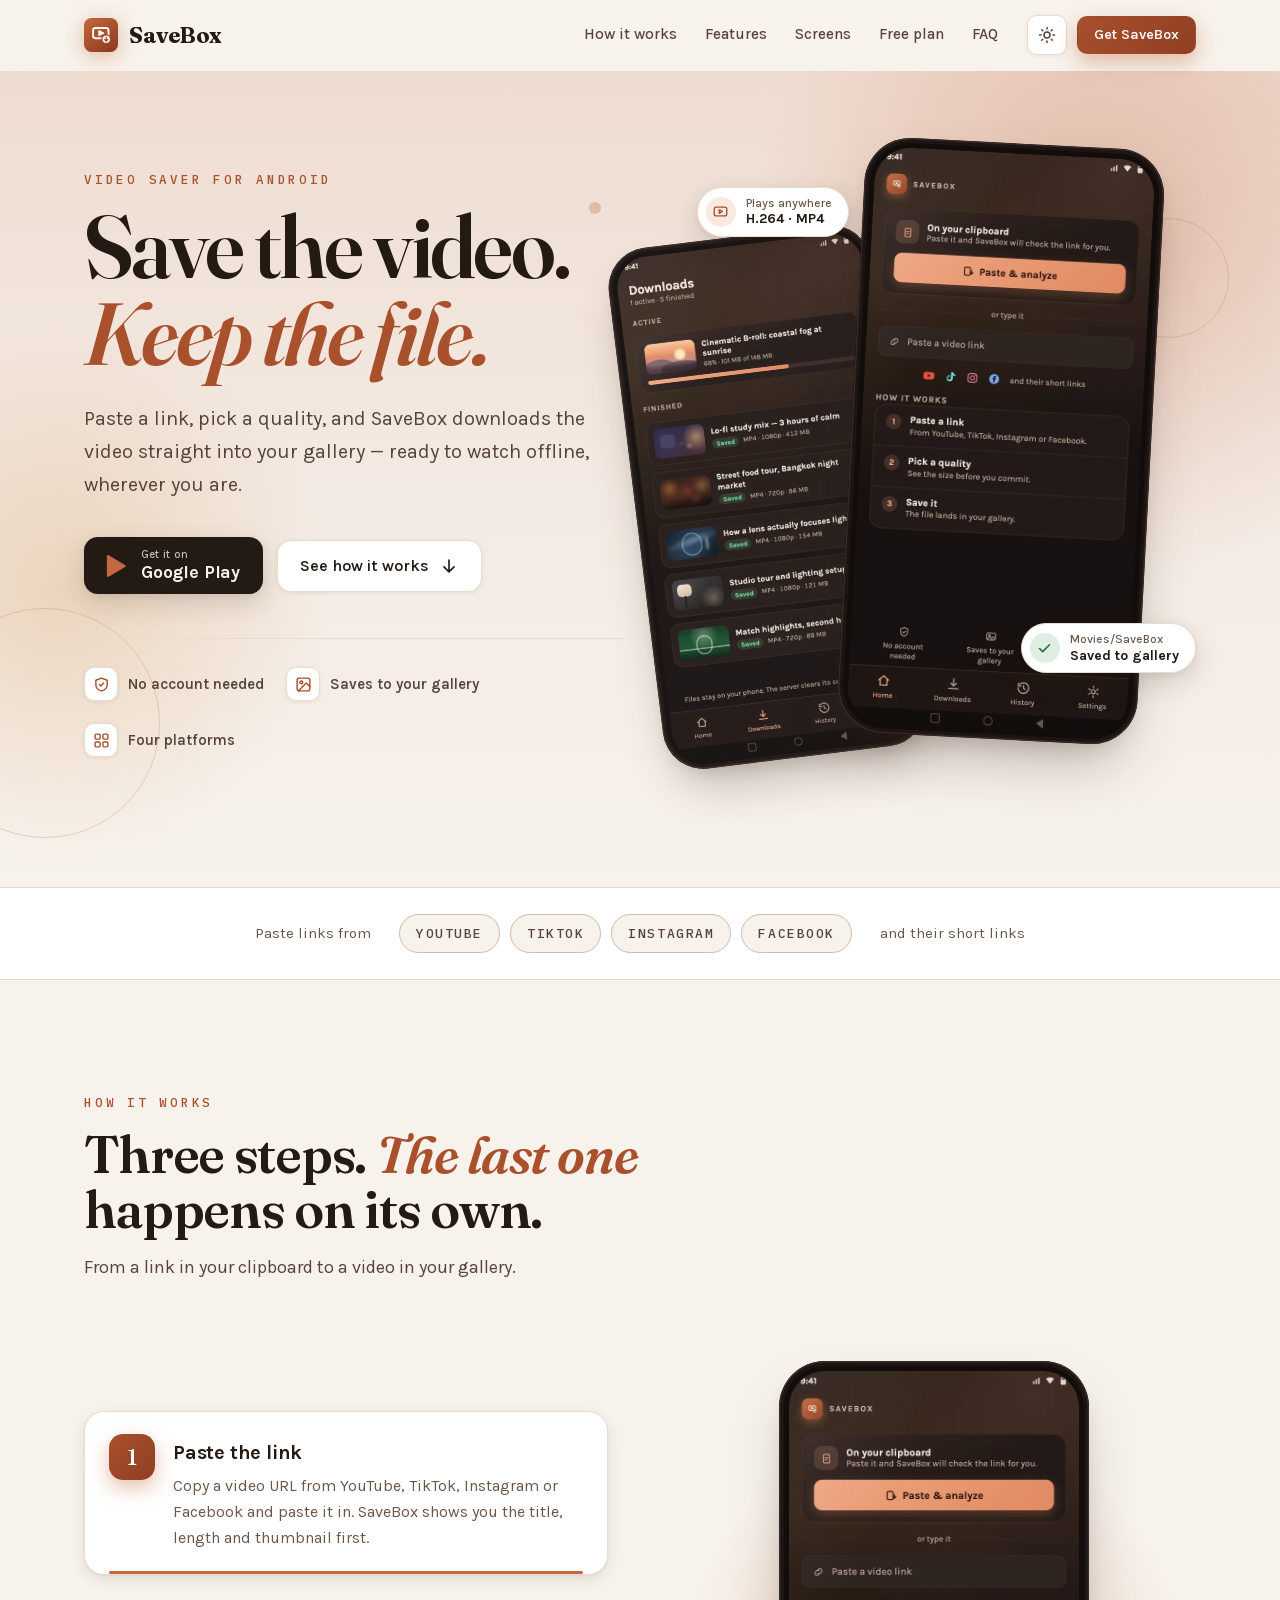
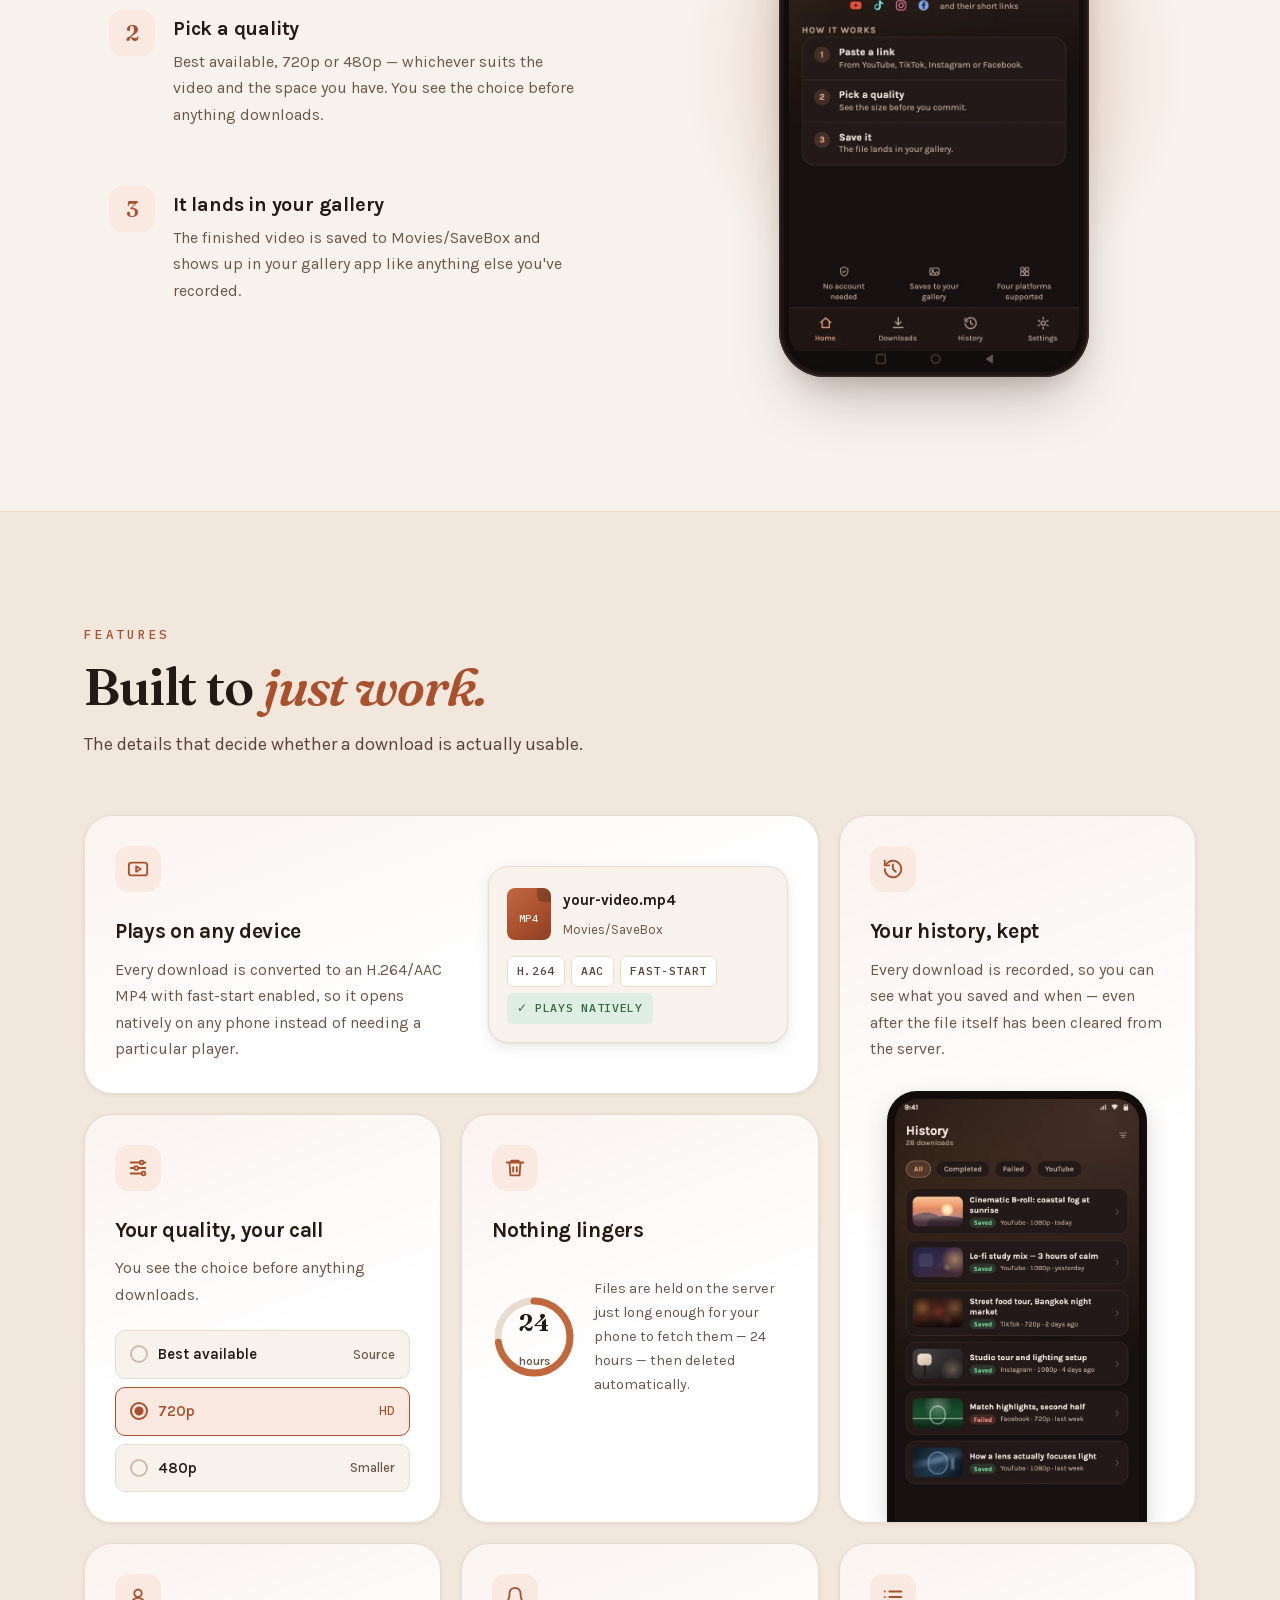
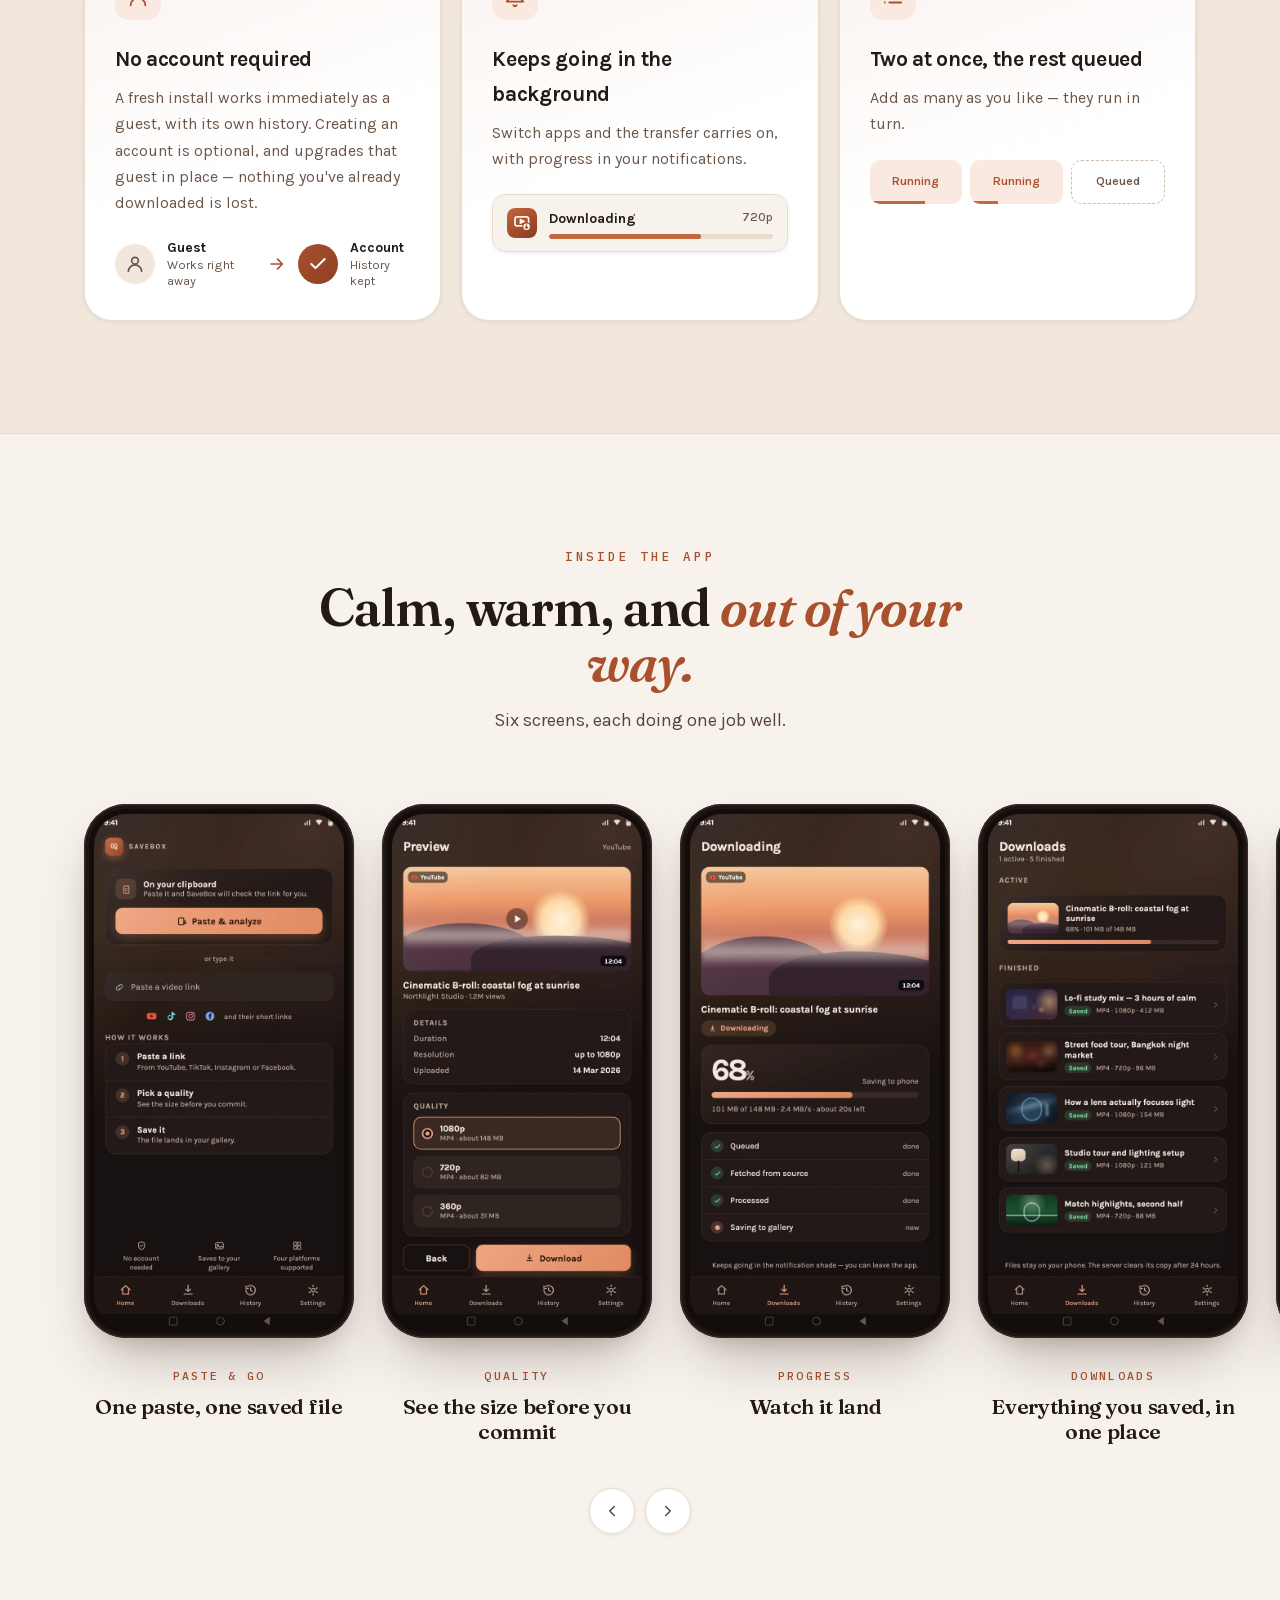
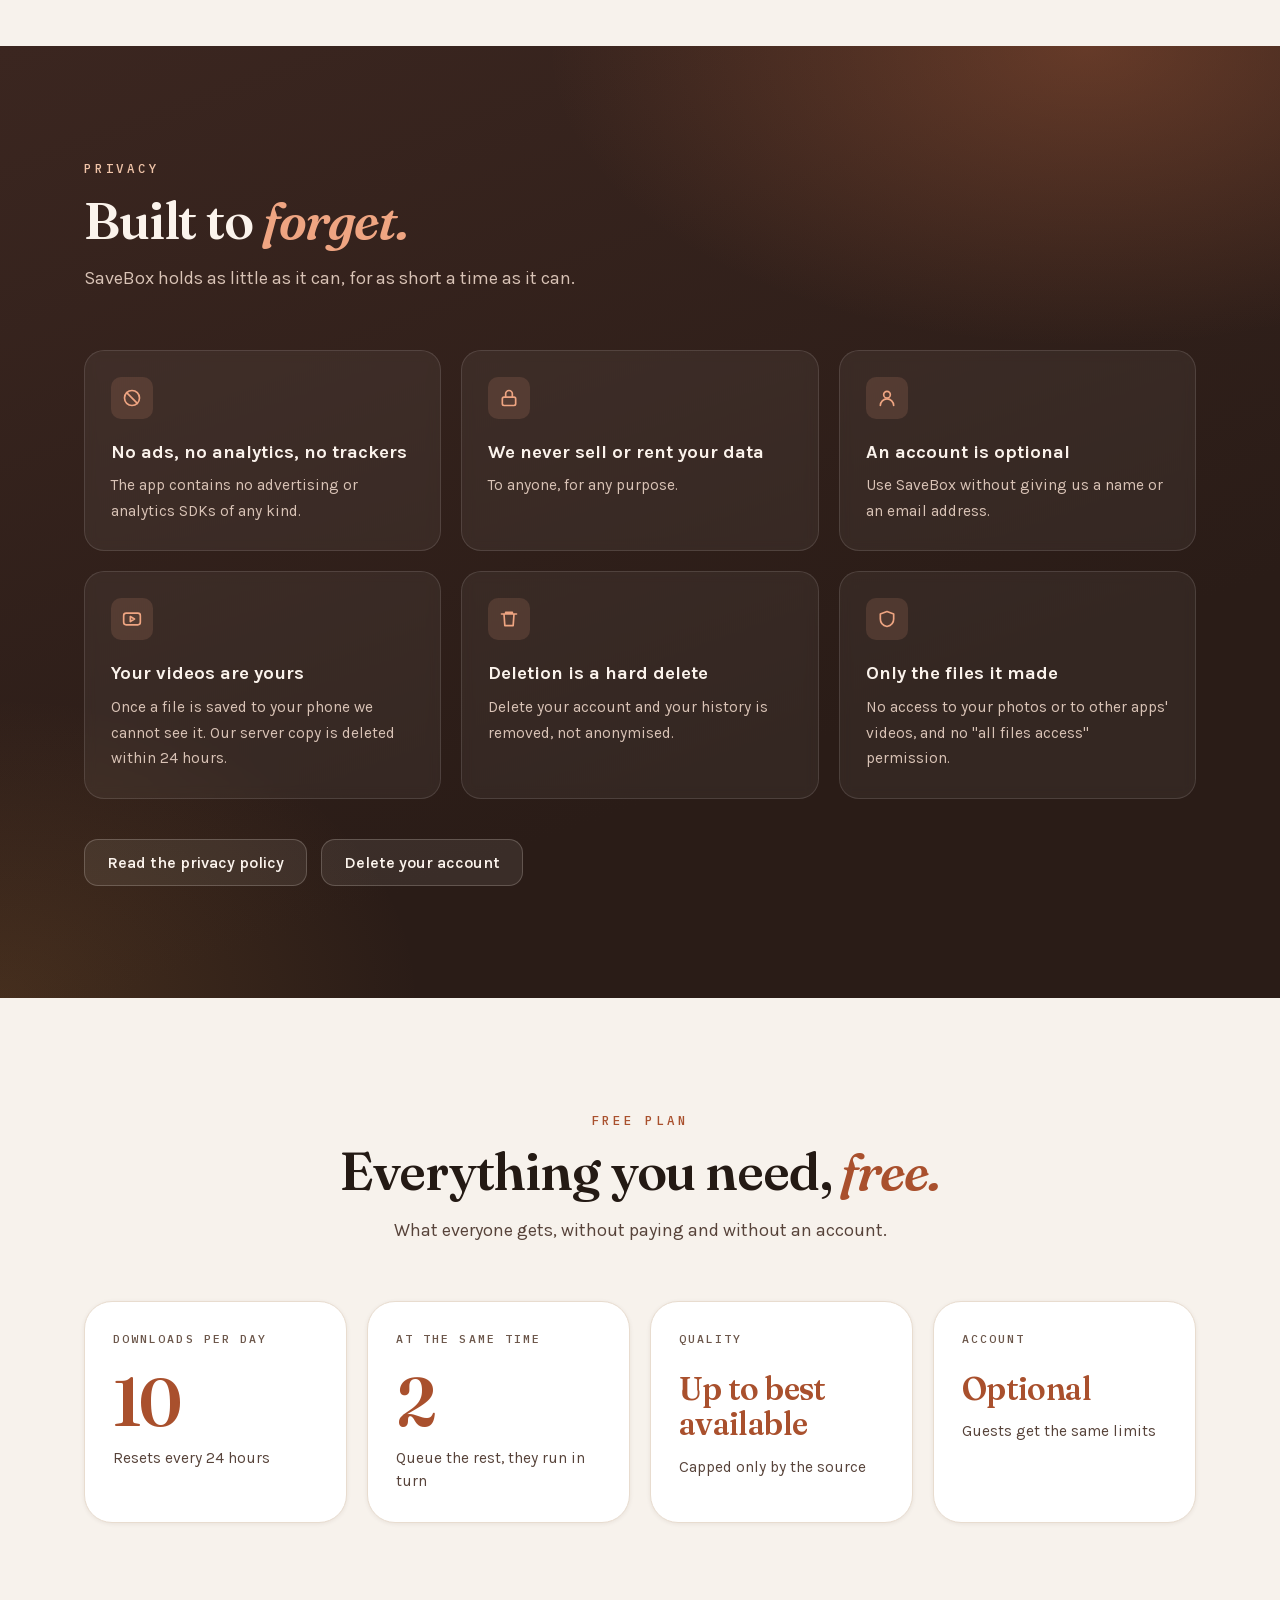
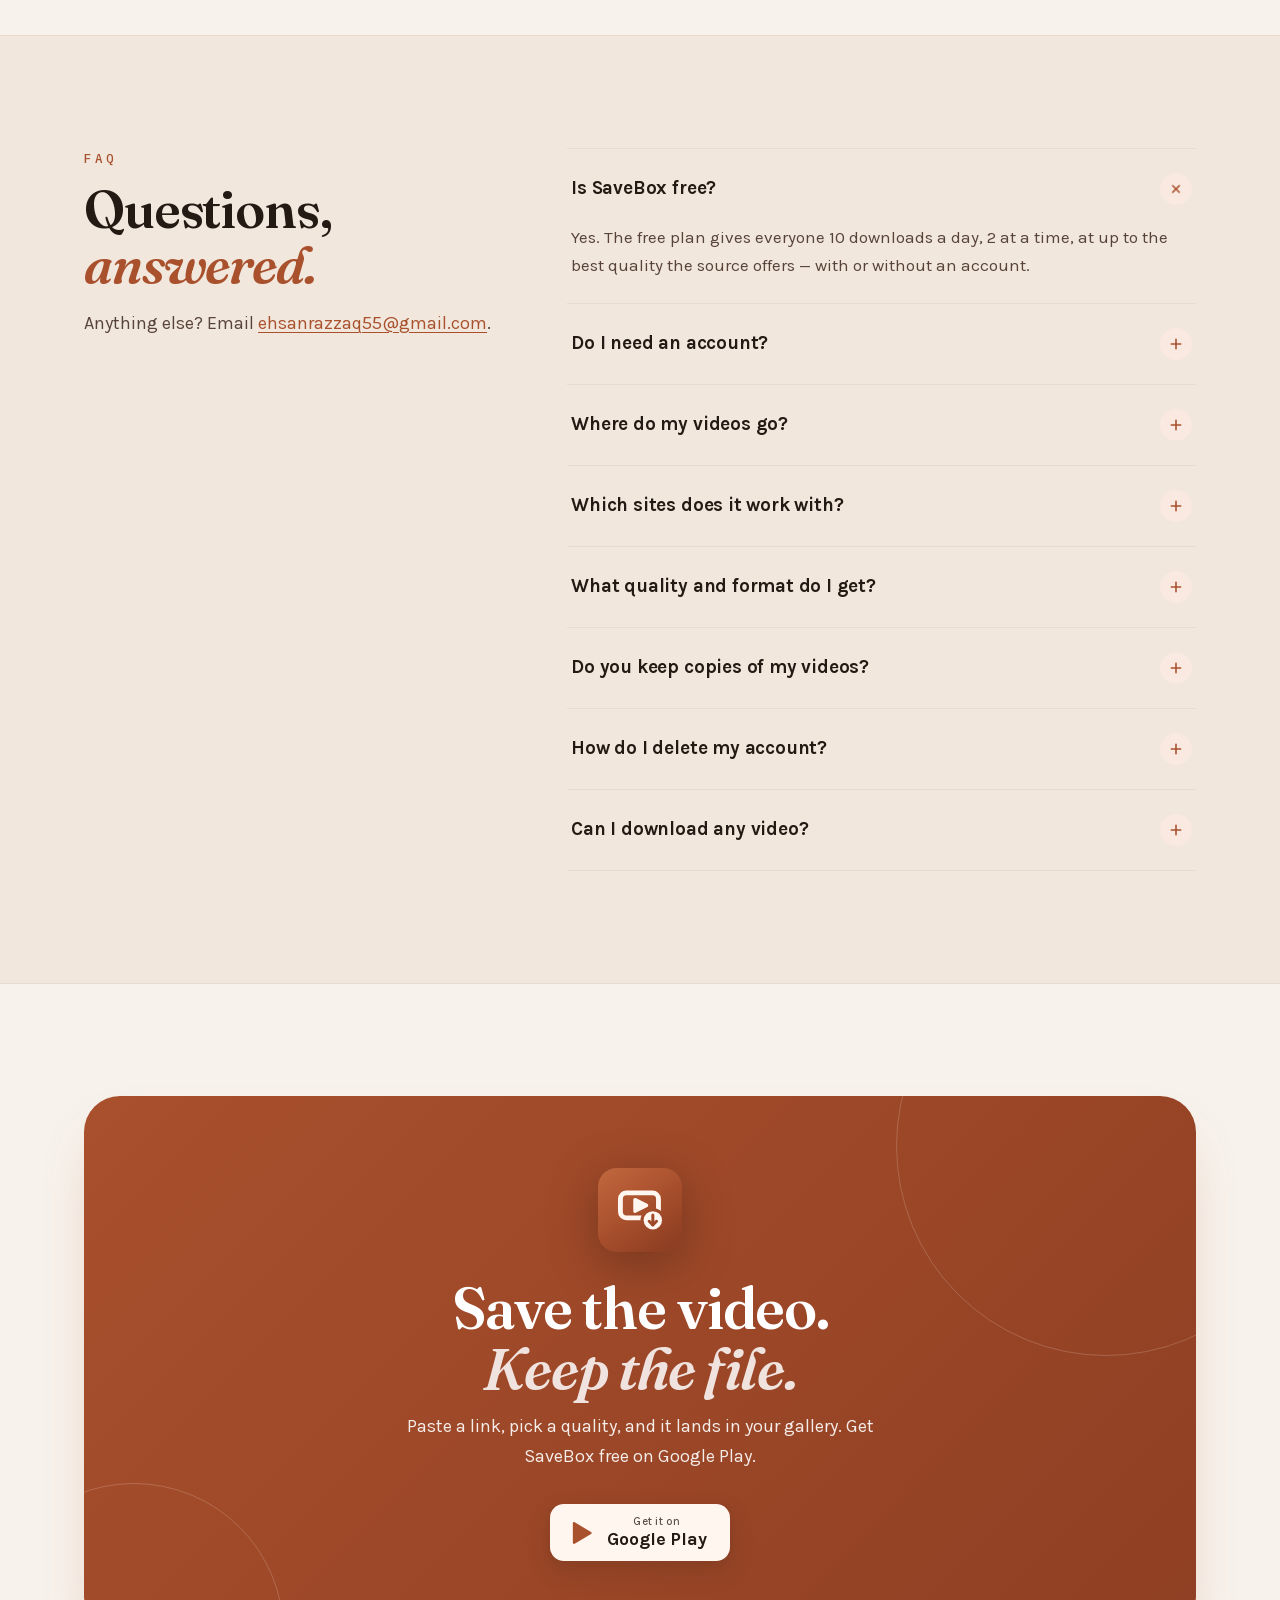
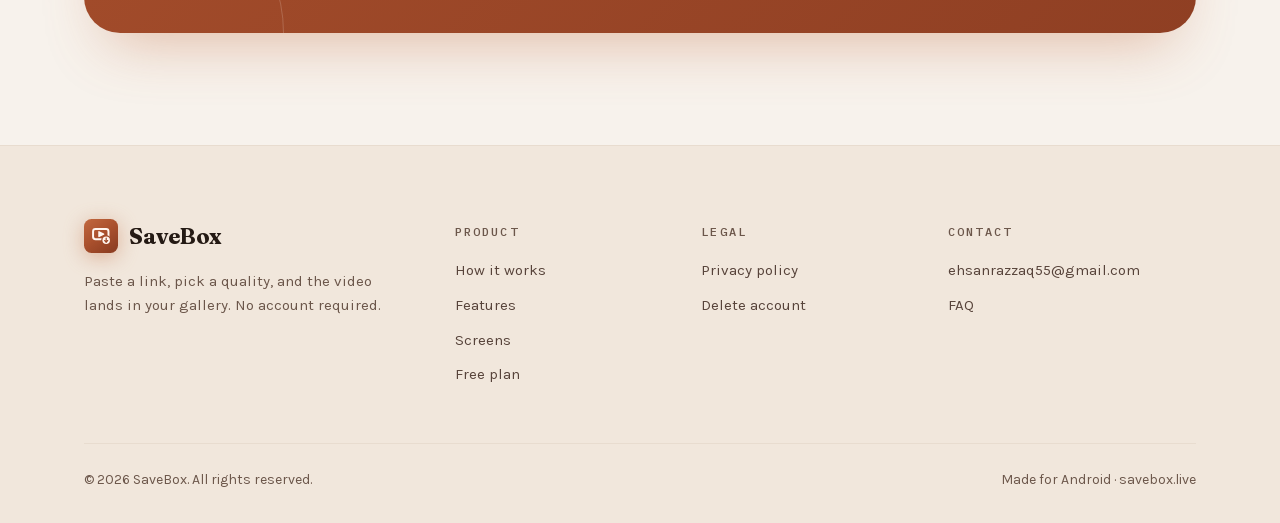
==== commit 690423e7: "Link to the live Play Store listing" ====
--- a/index.html
+++ b/index.html
@@ -435,10 +435,10 @@
           your gallery — ready to watch offline, wherever you are.
         </p>
         <div class="hero-cta">
-          <span class="store" role="img" aria-label="Android app coming soon">
+          <a class="store" href="https://play.google.com/store/apps/details?id=live.savebox" target="_blank" rel="noopener" aria-label="Get SaveBox on Google Play">
             <svg viewBox="0 0 24 24" fill="currentColor" aria-hidden="true"><path d="M5 3.6v16.8c0 .8.9 1.3 1.6.9l14-8.4c.7-.4.7-1.4 0-1.8l-14-8.4C5.9 2.3 5 2.8 5 3.6z"/></svg>
-            <span><small>Coming soon to</small><b>Android</b></span>
-          </span>
+            <span><small>Get it on</small><b>Google Play</b></span>
+          </a>
           <a class="btn btn-ghost" href="#how">See how it works
             <svg viewBox="0 0 24 24" fill="none" stroke="currentColor" stroke-width="2" stroke-linecap="round" stroke-linejoin="round" aria-hidden="true"><path d="M12 5v14M6 13l6 6 6-6"/></svg>
           </a>
@@ -768,11 +768,11 @@
       <div class="closer-card reveal">
         <img src="assets/mark.svg" alt="" width="84" height="84">
         <h2>Save the video.<br><em>Keep the file.</em></h2>
-        <p>Paste a link, pick a quality, and it lands in your gallery. SaveBox is coming soon to Android.</p>
-        <span class="store" role="img" aria-label="Android app coming soon">
+        <p>Paste a link, pick a quality, and it lands in your gallery. Get SaveBox free on Google Play.</p>
+        <a class="store" href="https://play.google.com/store/apps/details?id=live.savebox" target="_blank" rel="noopener" aria-label="Get SaveBox on Google Play">
           <svg viewBox="0 0 24 24" fill="currentColor" aria-hidden="true"><path d="M5 3.6v16.8c0 .8.9 1.3 1.6.9l14-8.4c.7-.4.7-1.4 0-1.8l-14-8.4C5.9 2.3 5 2.8 5 3.6z"/></svg>
-          <span><small>Coming soon to</small><b>Android</b></span>
-        </span>
+          <span><small>Get it on</small><b>Google Play</b></span>
+        </a>
       </div>
     </div>
   </section>
--- a/assets/site.css
+++ b/assets/site.css
@@ -160,13 +160,15 @@
 .btn-sm { padding: 9px 16px; font-size: 14.5px; border-radius: var(--r-sm); }
 
 /* The store button: an unmistakably "get the app" control, without borrowing
-   any store's artwork. It is a <span>, not a link, until there is a listing. */
+   any store's artwork. Links to the Google Play listing. */
 .store {
   display: inline-flex; align-items: center; gap: 12px;
   padding: 10px 22px 10px 16px; border-radius: var(--r-md);
   background: var(--fg); color: var(--bg); text-decoration: none;
   box-shadow: var(--shadow-lg); border: 1px solid transparent;
 }
+.store { transition: transform .15s ease; }
+.store:hover { transform: translateY(-2px); text-decoration: none; }
 .store svg { width: 28px; height: 28px; flex: none; color: var(--primary-bright); }
 .store small { display: block; font-size: 11.5px; font-weight: 500; letter-spacing: .02em; opacity: .75; line-height: 1.2; }
 .store b { display: block; font-size: 18px; font-weight: 700; letter-spacing: -.01em; line-height: 1.2; }
